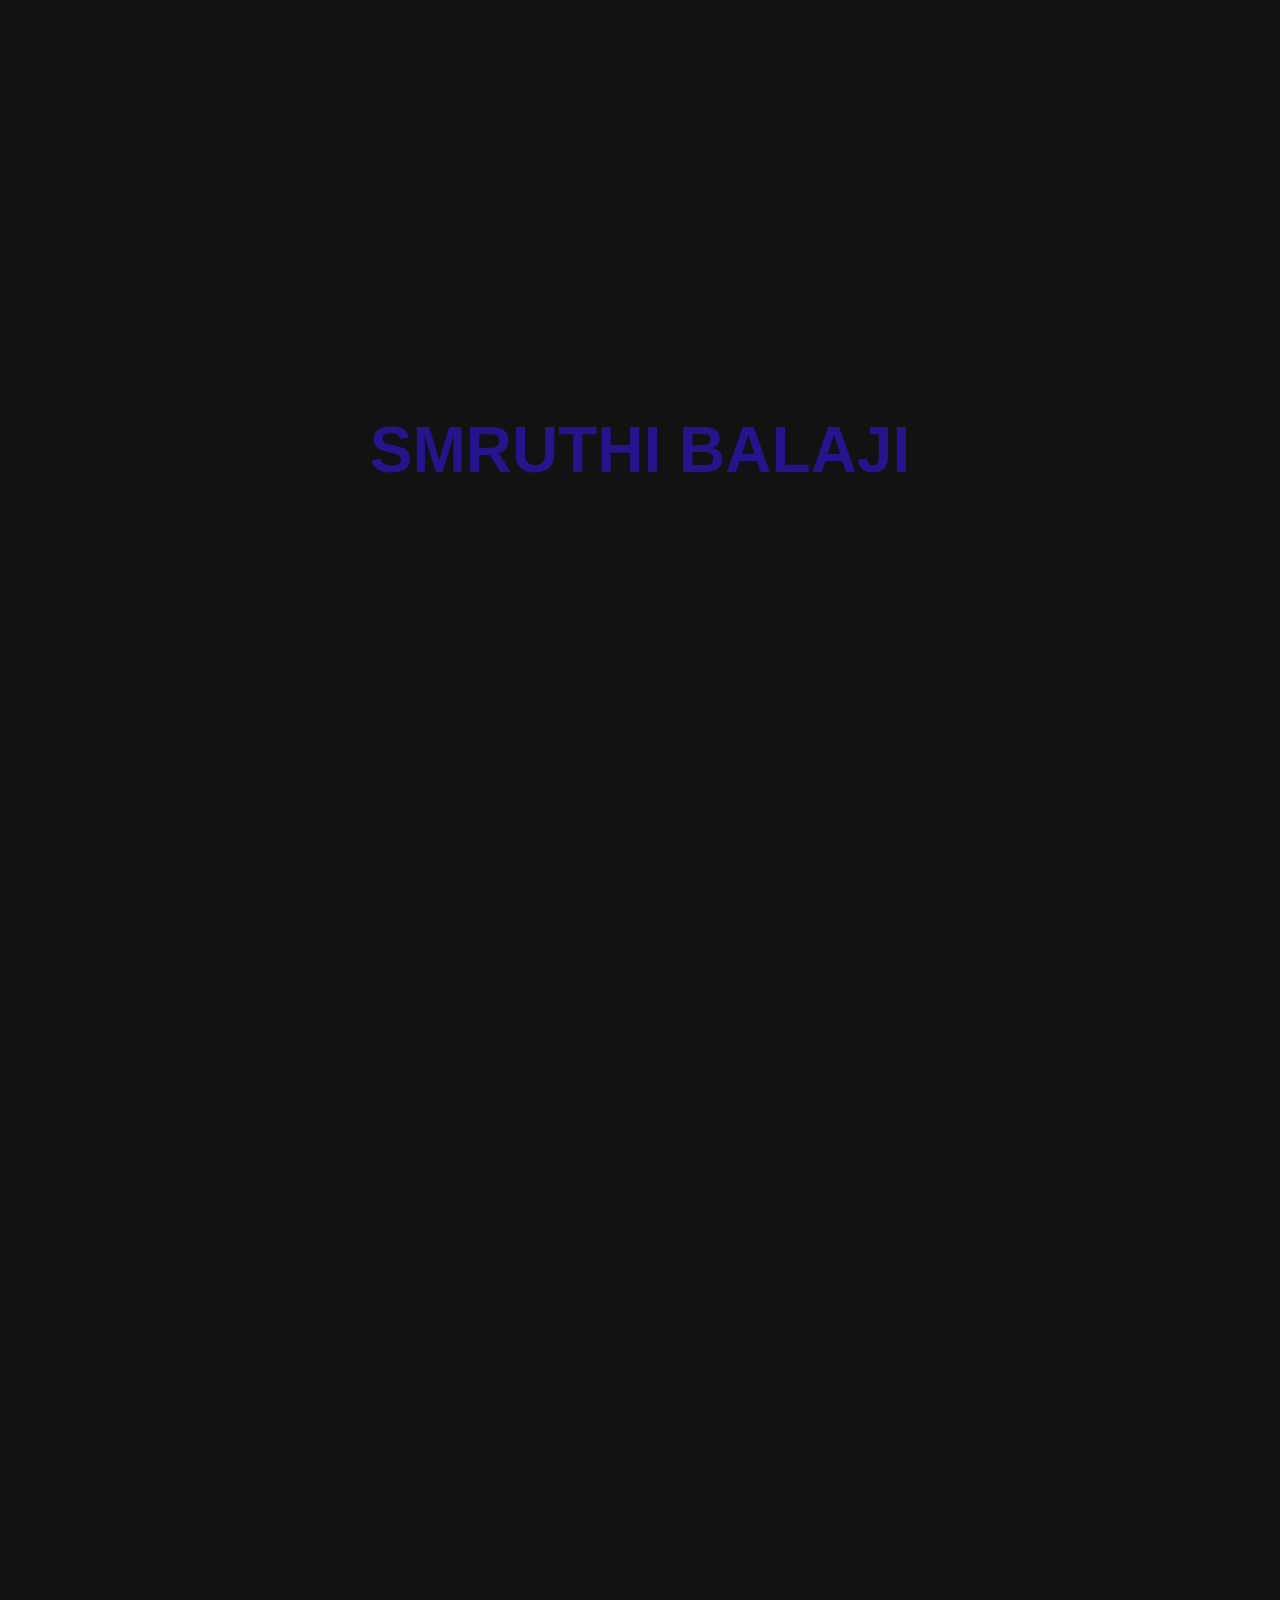
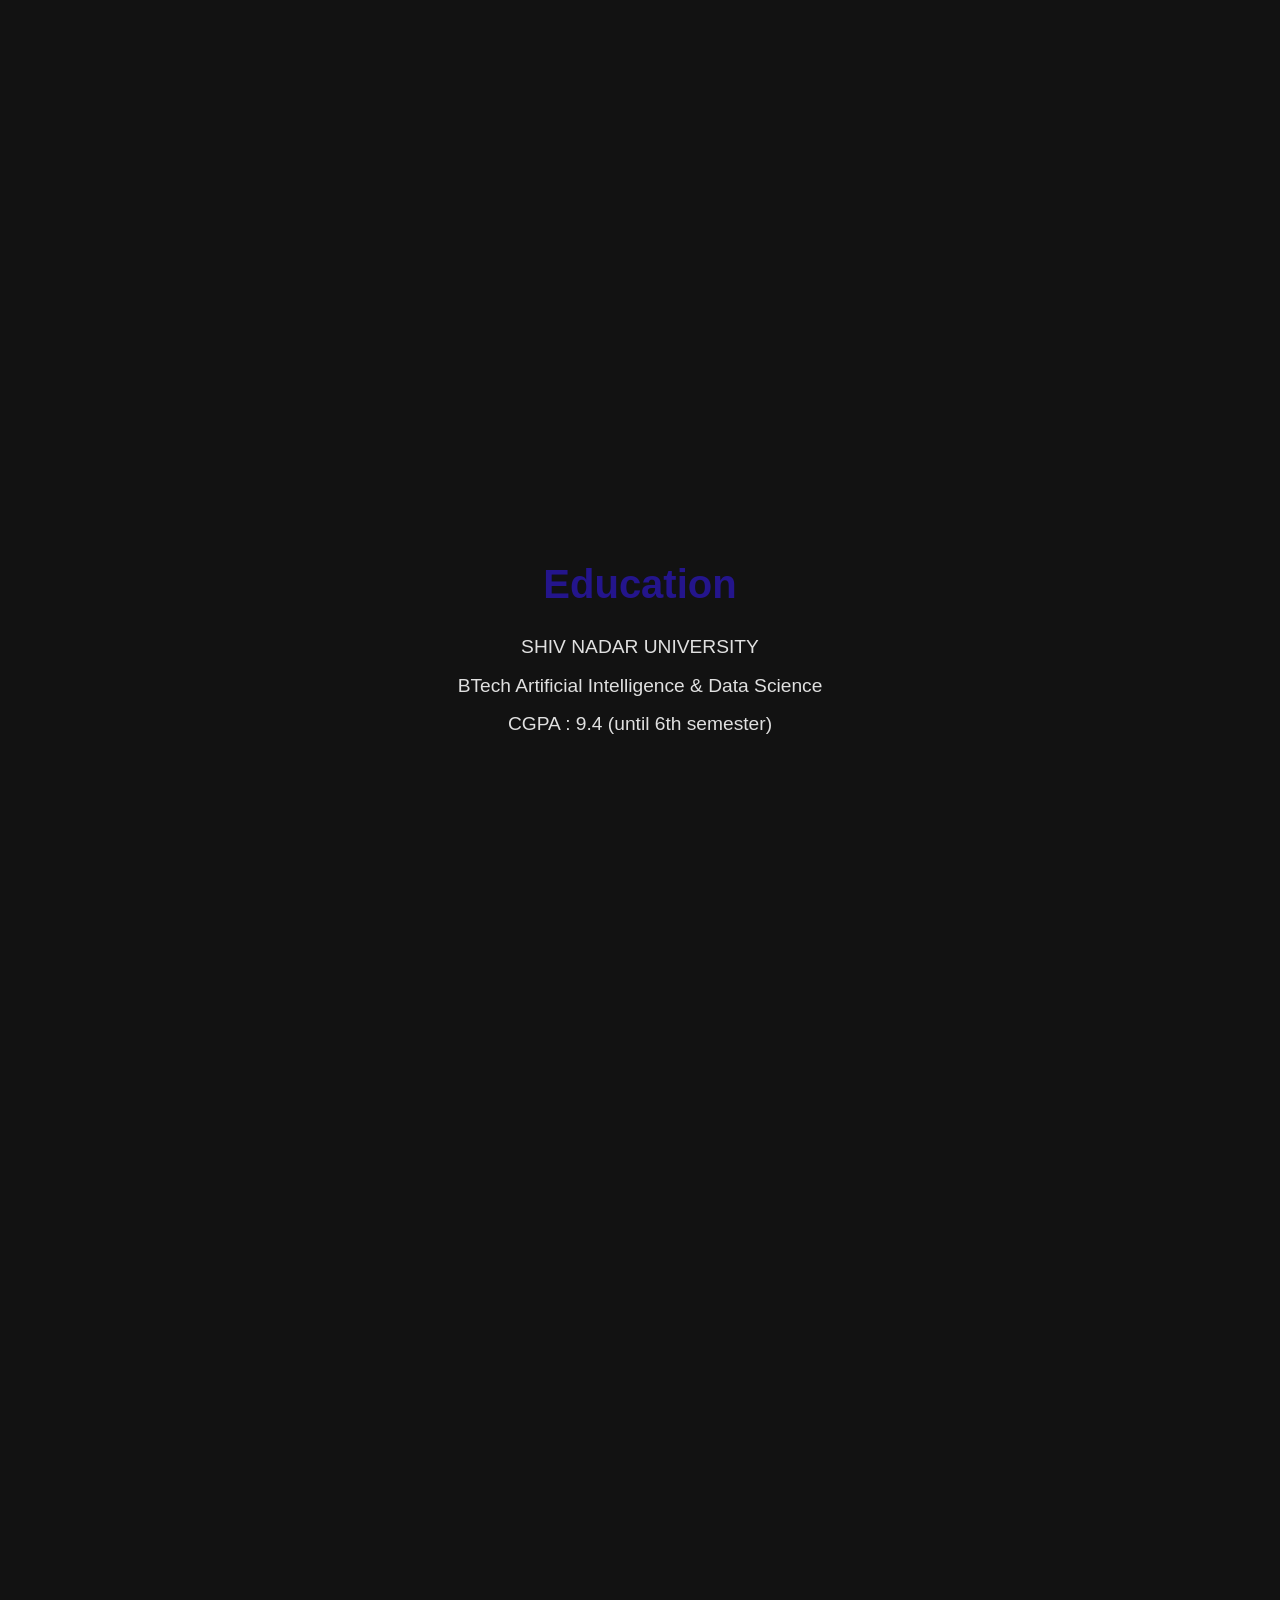
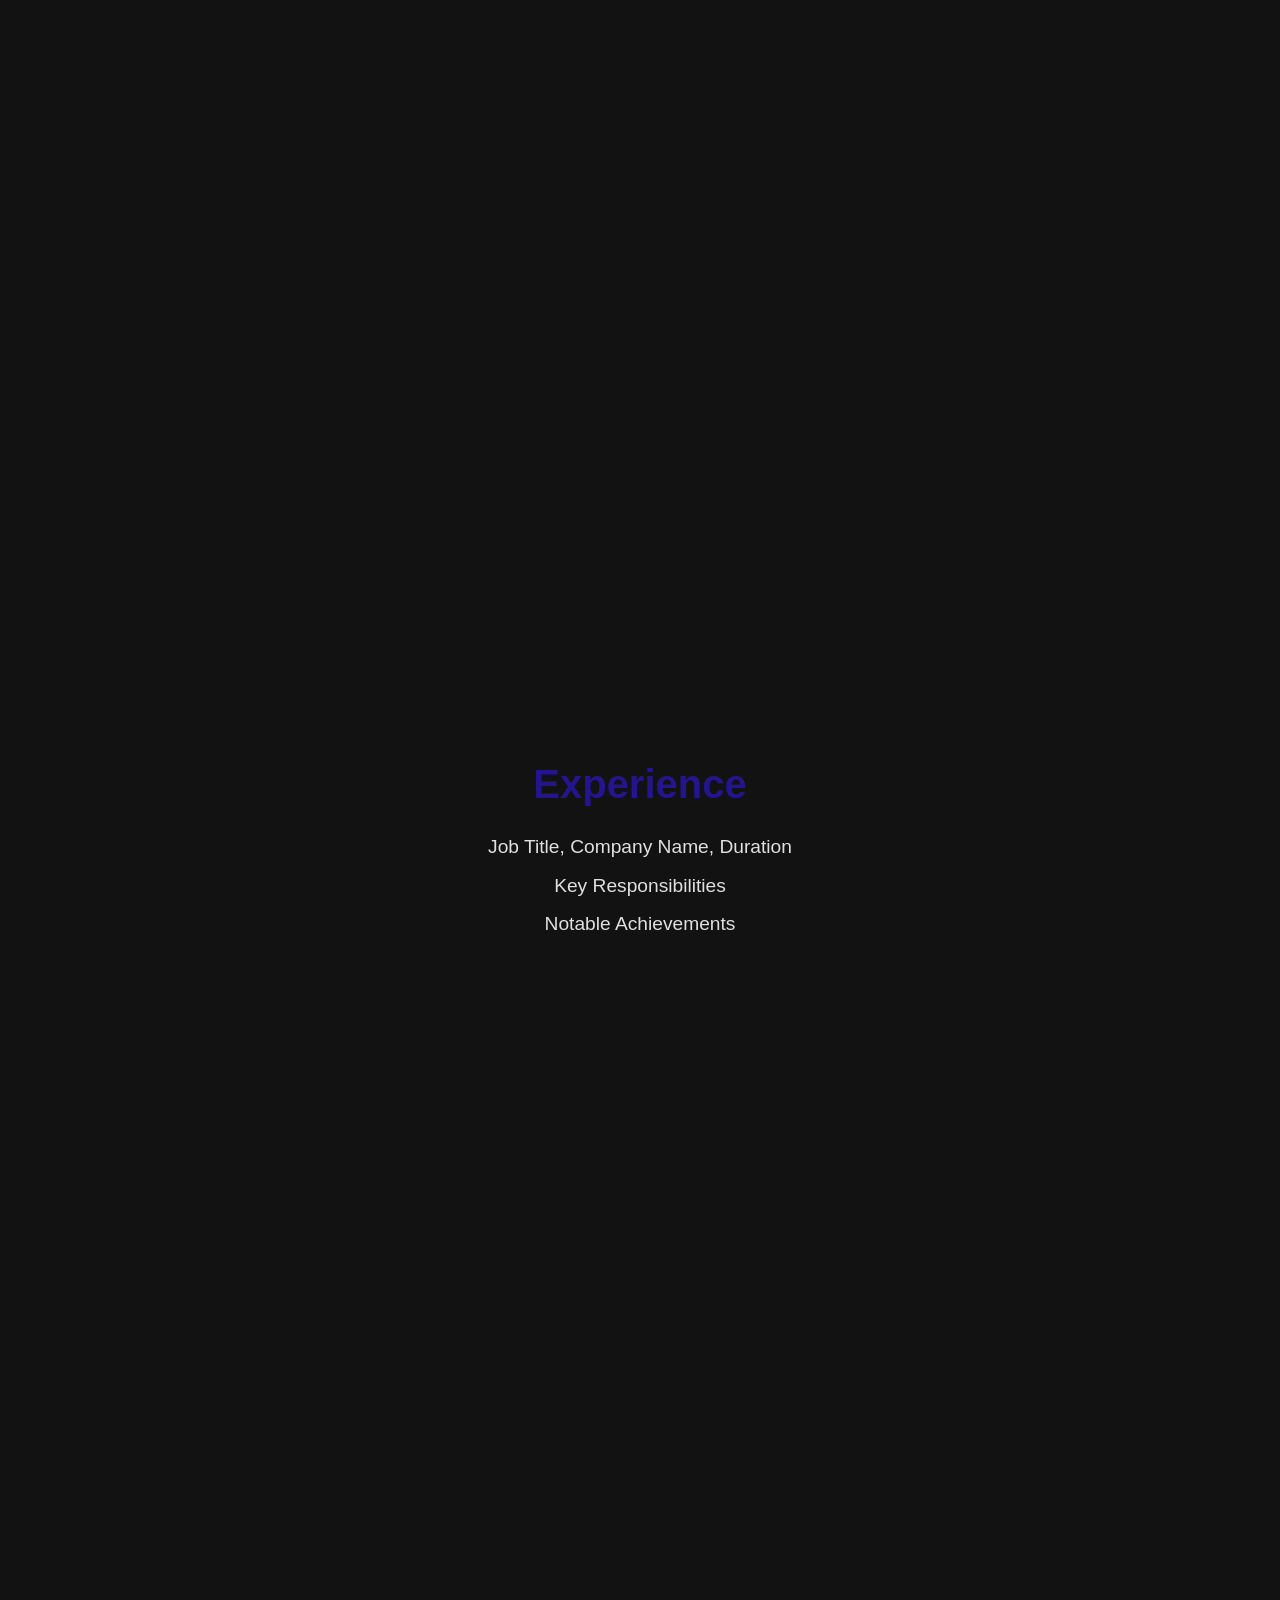
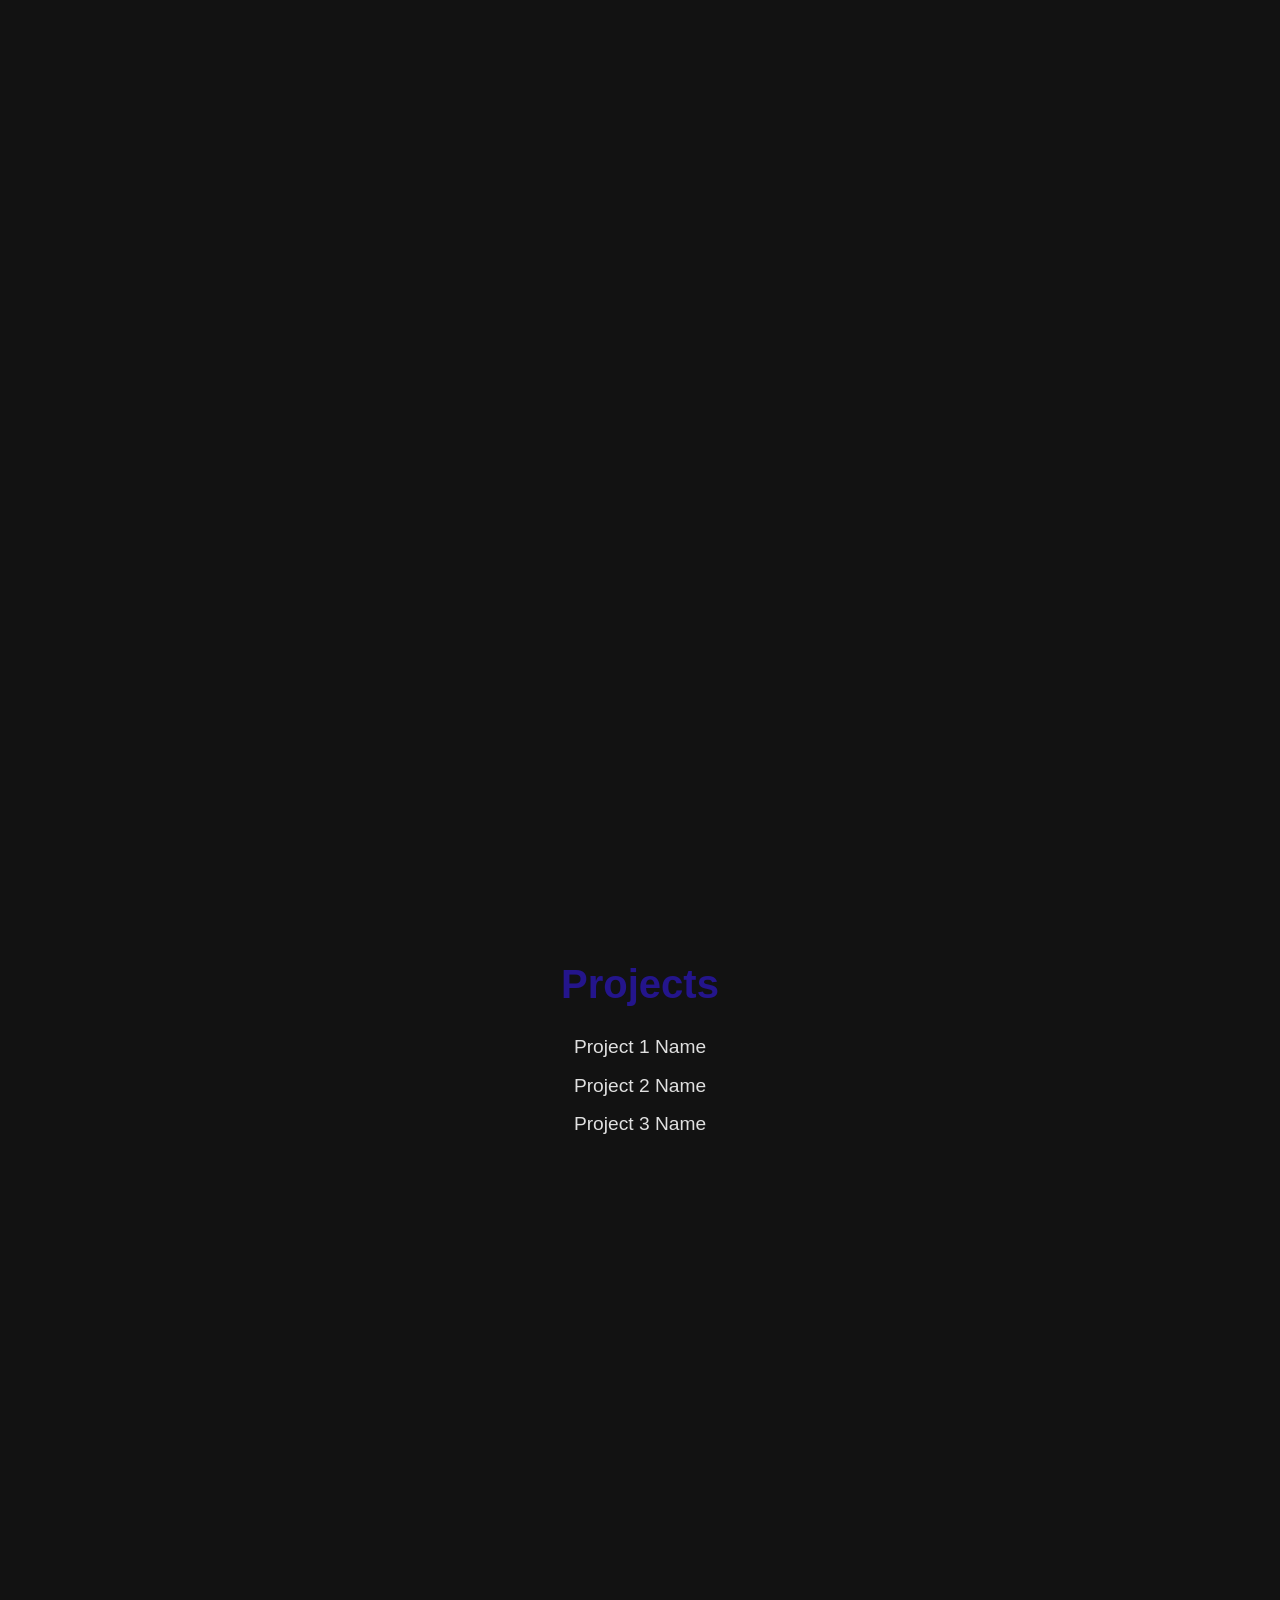
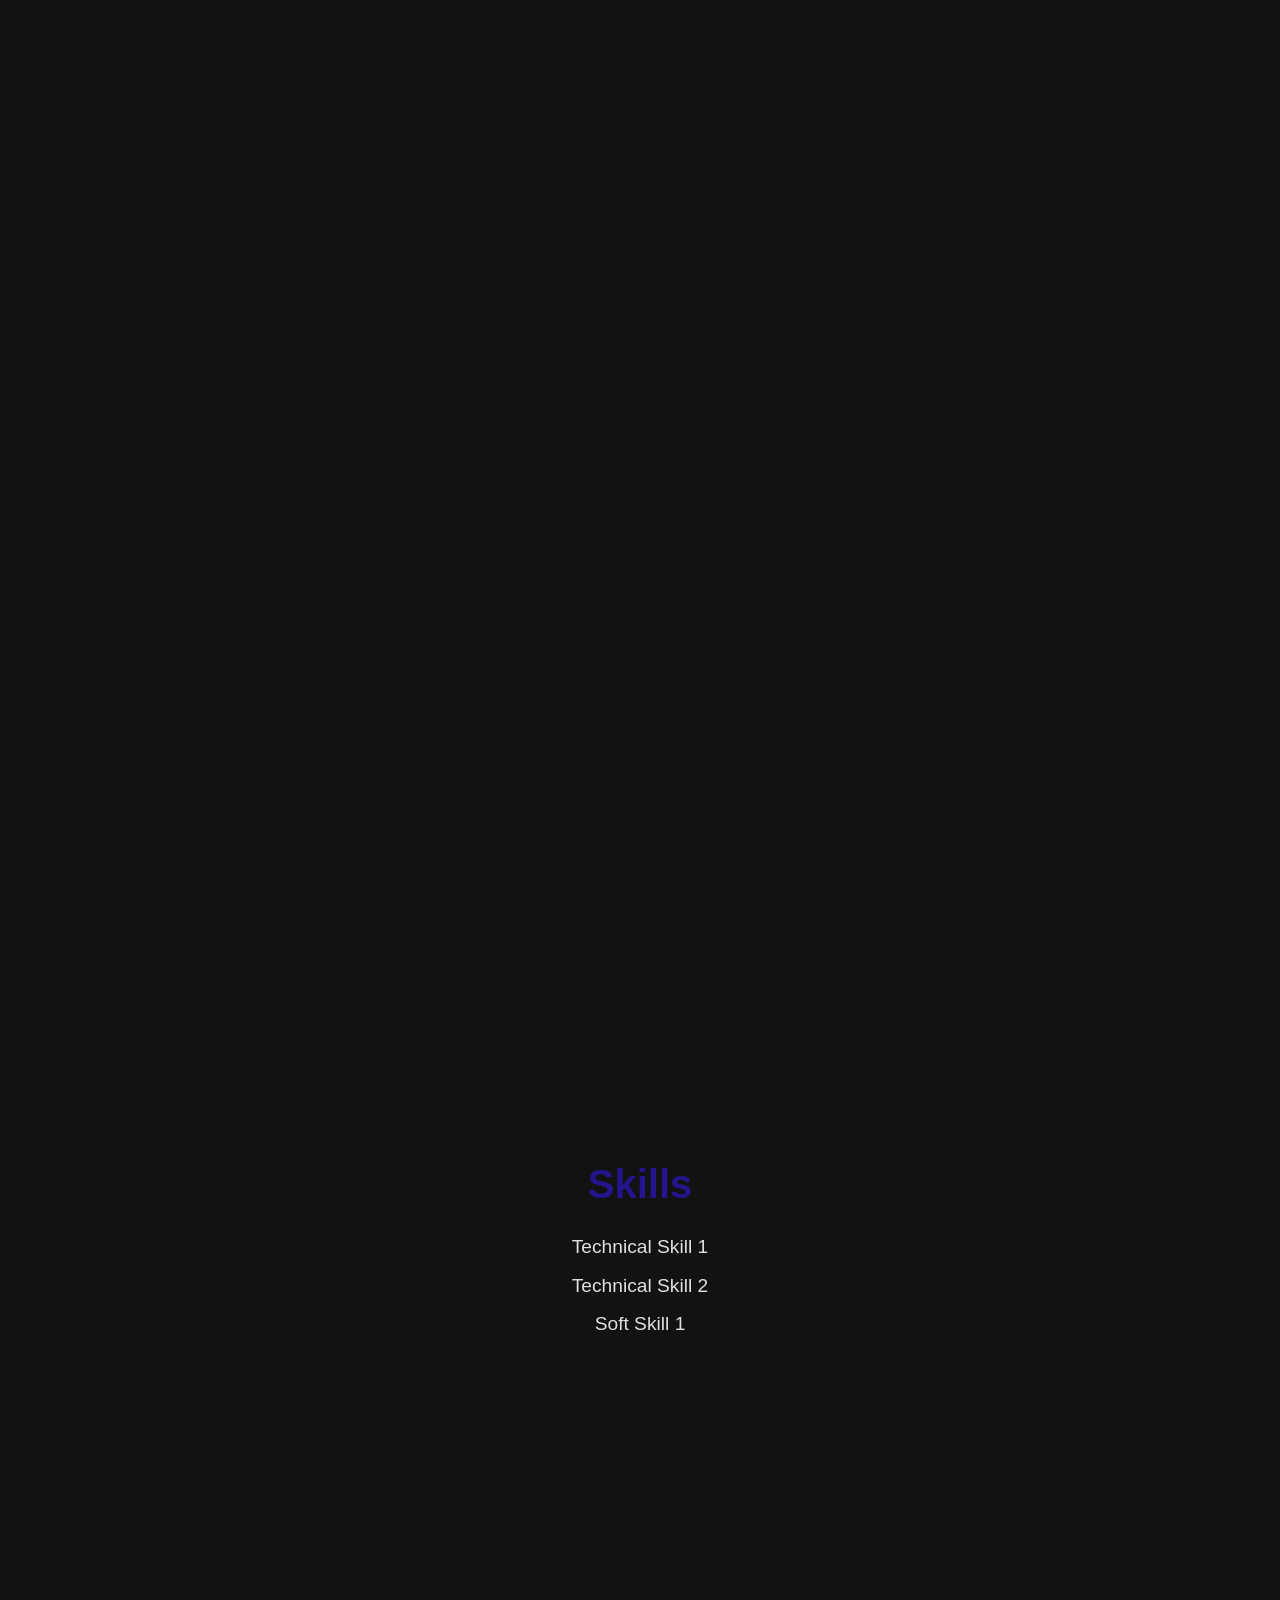
==== index.html @ 6ddbd19a "index.html" ====
<!DOCTYPE html>
<html lang="en">
<head>
    <meta charset="UTF-8">
    <meta name="viewport" content="width=device-width, initial-scale=1.0">
    <title>Smruthi Balaji - Portfolio</title>
    <style>
        :root {
            --dark-violet-blue: #24158C;
            --background-dark: #121212;
            --text-color: #E0E0E0;
        }

        * {
            margin: 0;
            padding: 0;
            box-sizing: border-box;
            scroll-behavior: smooth;
        }

        body {
            font-family: 'Arial', sans-serif;
            background-color: var(--background-dark);
            color: var(--text-color);
            line-height: 1.6;
        }

        .container {
            max-width: 100%;
            margin: 0 auto;
        }

        .section {
            height: 100vh;
            width: 100%;
            display: flex;
            justify-content: center;
            align-items: center;
            position: relative;
            background-color: var(--background-dark);
            opacity: 0;
            transition: opacity 0.5s ease;
        }

        #name-section {
            opacity: 1;
            font-size: 4rem;
            font-weight: bold;
            text-align: center;
            color: var(--dark-violet-blue);
        }

        .section-content {
            max-width: 800px;
            text-align: center;
            padding: 2rem;
        }

        h2 {
            color: var(--dark-violet-blue);
            margin-bottom: 1rem;
            font-size: 2.5rem;
        }

        .section-content ul {
            list-style-type: none;
            padding: 0;
        }

        .section-content li {
            margin-bottom: 0.5rem;
            font-size: 1.2rem;
        }

        /* Ensure scrollable content */
        .spacer {
            height: 100vh;
        }
    </style>
</head>
<body>
    <div class="container">
        <div id="name-section" class="section">
            SMRUTHI BALAJI
        </div>

        <div class="spacer"></div>

        <div id="education-section" class="section">
            <div class="section-content">
                <h2>Education</h2>
                <ul>
                    <li>SHIV NADAR UNIVERSITY</li>
                    <li>BTech Artificial Intelligence & Data Science</li>
                    <li>CGPA : 9.4 (until 6th semester)</li>
                </ul>
            </div>
        </div>

        <div class="spacer"></div>

        <div id="experience-section" class="section">
            <div class="section-content">
                <h2>Experience</h2>
                <ul>
                    <li>Job Title, Company Name, Duration</li>
                    <li>Key Responsibilities</li>
                    <li>Notable Achievements</li>
                </ul>
            </div>
        </div>

        <div class="spacer"></div>

        <div id="projects-section" class="section">
            <div class="section-content">
                <h2>Projects</h2>
                <ul>
                    <li>Project 1 Name</li>
                    <li>Project 2 Name</li>
                    <li>Project 3 Name</li>
                </ul>
            </div>
        </div>

        <div class="spacer"></div>

        <div id="skills-section" class="section">
            <div class="section-content">
                <h2>Skills</h2>
                <ul>
                    <li>Technical Skill 1</li>
                    <li>Technical Skill 2</li>
                    <li>Soft Skill 1</li>
                </ul>
            </div>
        </div>
    </div>

    <script>
        document.addEventListener('DOMContentLoaded', () => {
            const sections = [
                'name-section', 
                'education-section', 
                'experience-section', 
                'projects-section', 
                'skills-section'
            ];

            // Show initial sections
            sections.forEach((sectionId, index) => {
                const section = document.getElementById(sectionId);
                section.style.opacity = index === 0 ? '1' : '0';
            });

            // Intersection Observer to handle section visibility
            const observer = new IntersectionObserver((entries) => {
                entries.forEach(entry => {
                    if (entry.isIntersecting) {
                        // Hide all sections
                        sections.forEach(sectionId => {
                            const section = document.getElementById(sectionId);
                            section.style.opacity = '0';
                        });

                        // Show current section
                        entry.target.style.opacity = '1';
                    }
                });
            }, {
                threshold: 0.5  // Trigger when 50% of section is visible
            });

            // Observe each section
            sections.forEach(sectionId => {
                const section = document.getElementById(sectionId);
                observer.observe(section);
            });
        });
    </script>
</body>
</html>
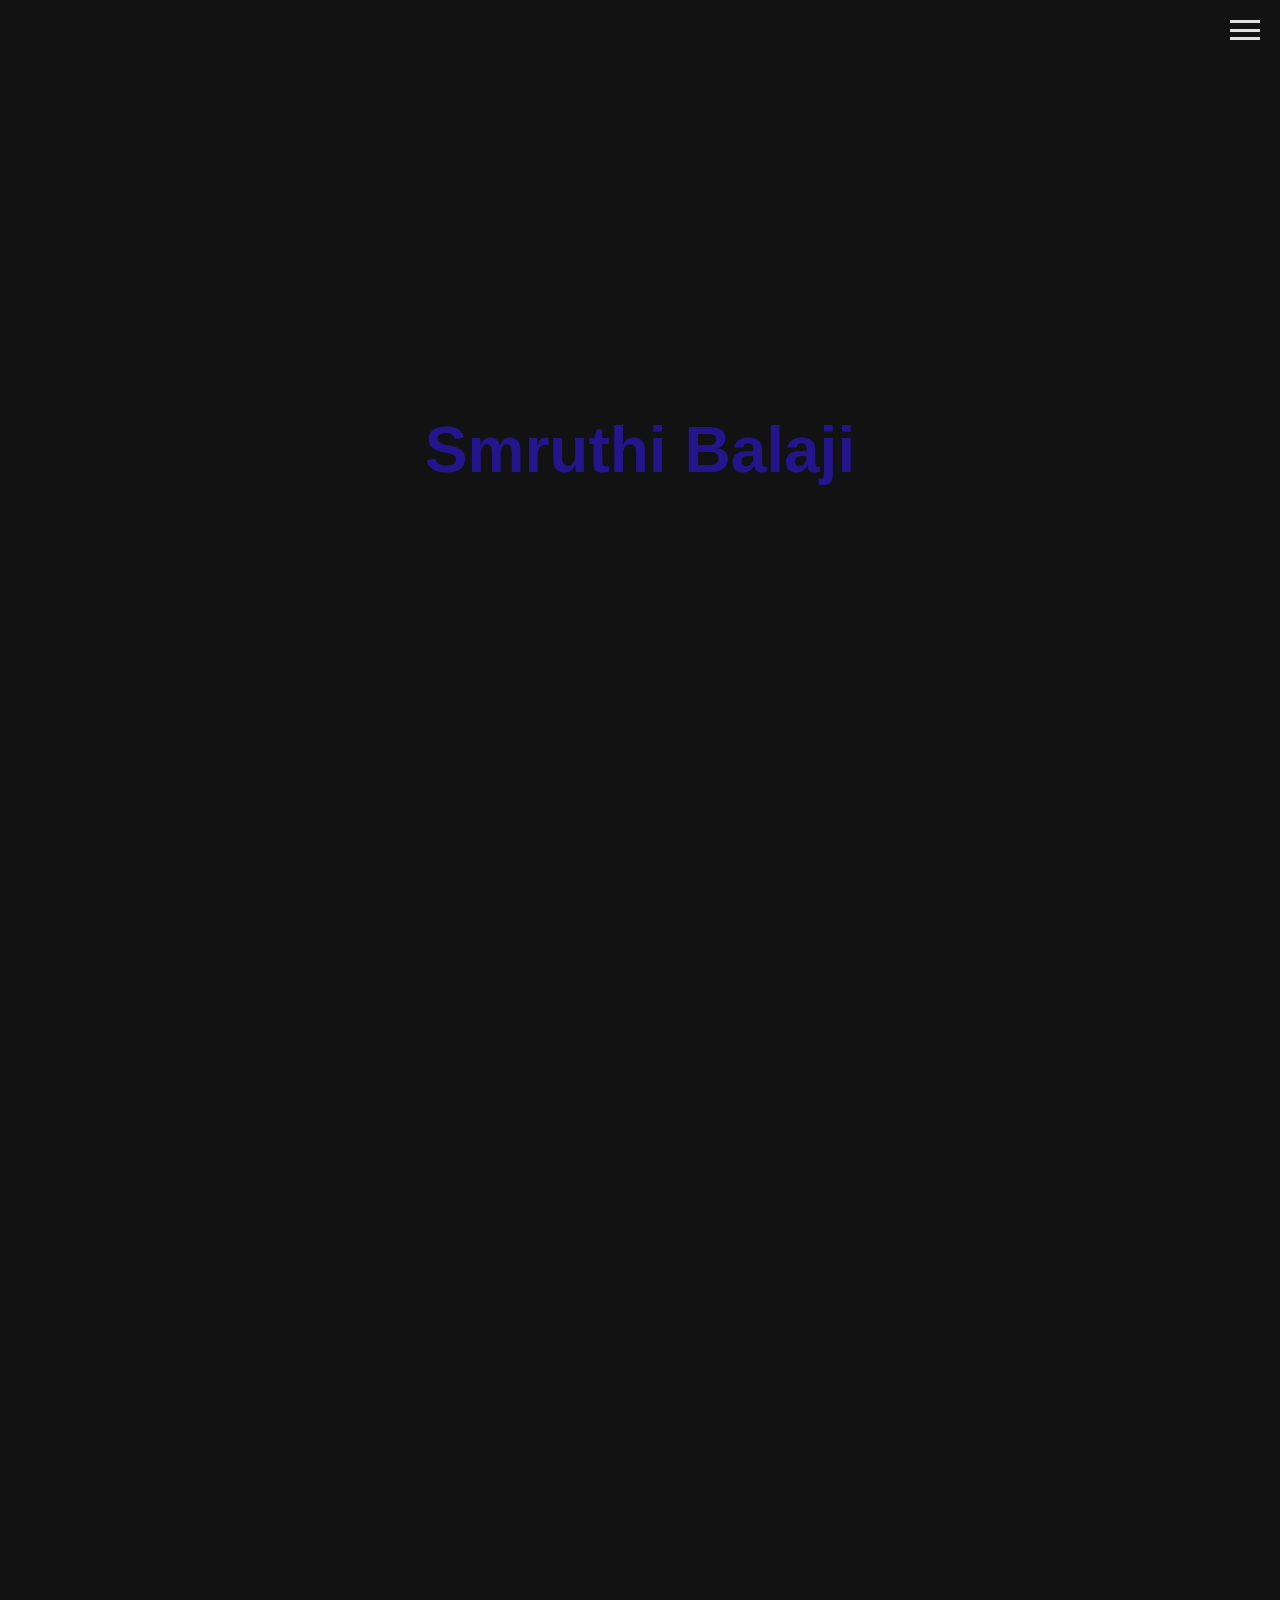
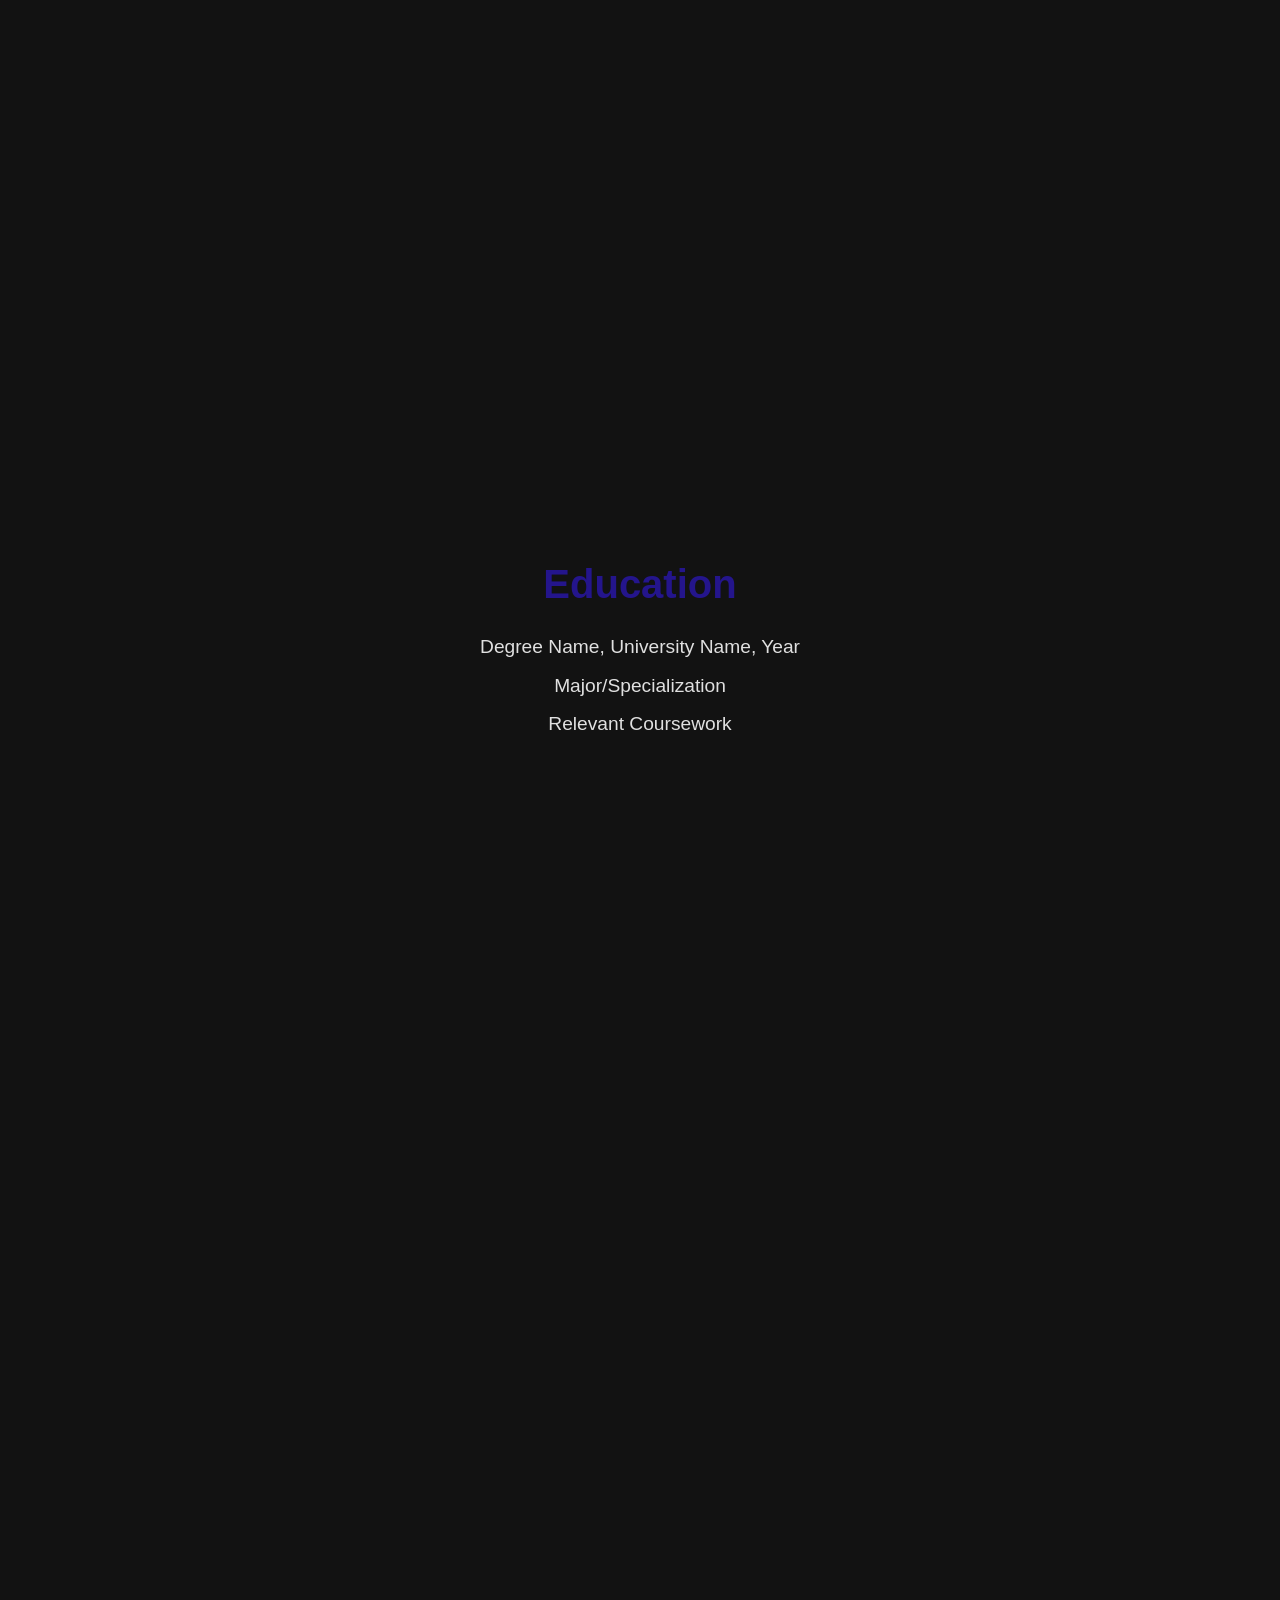
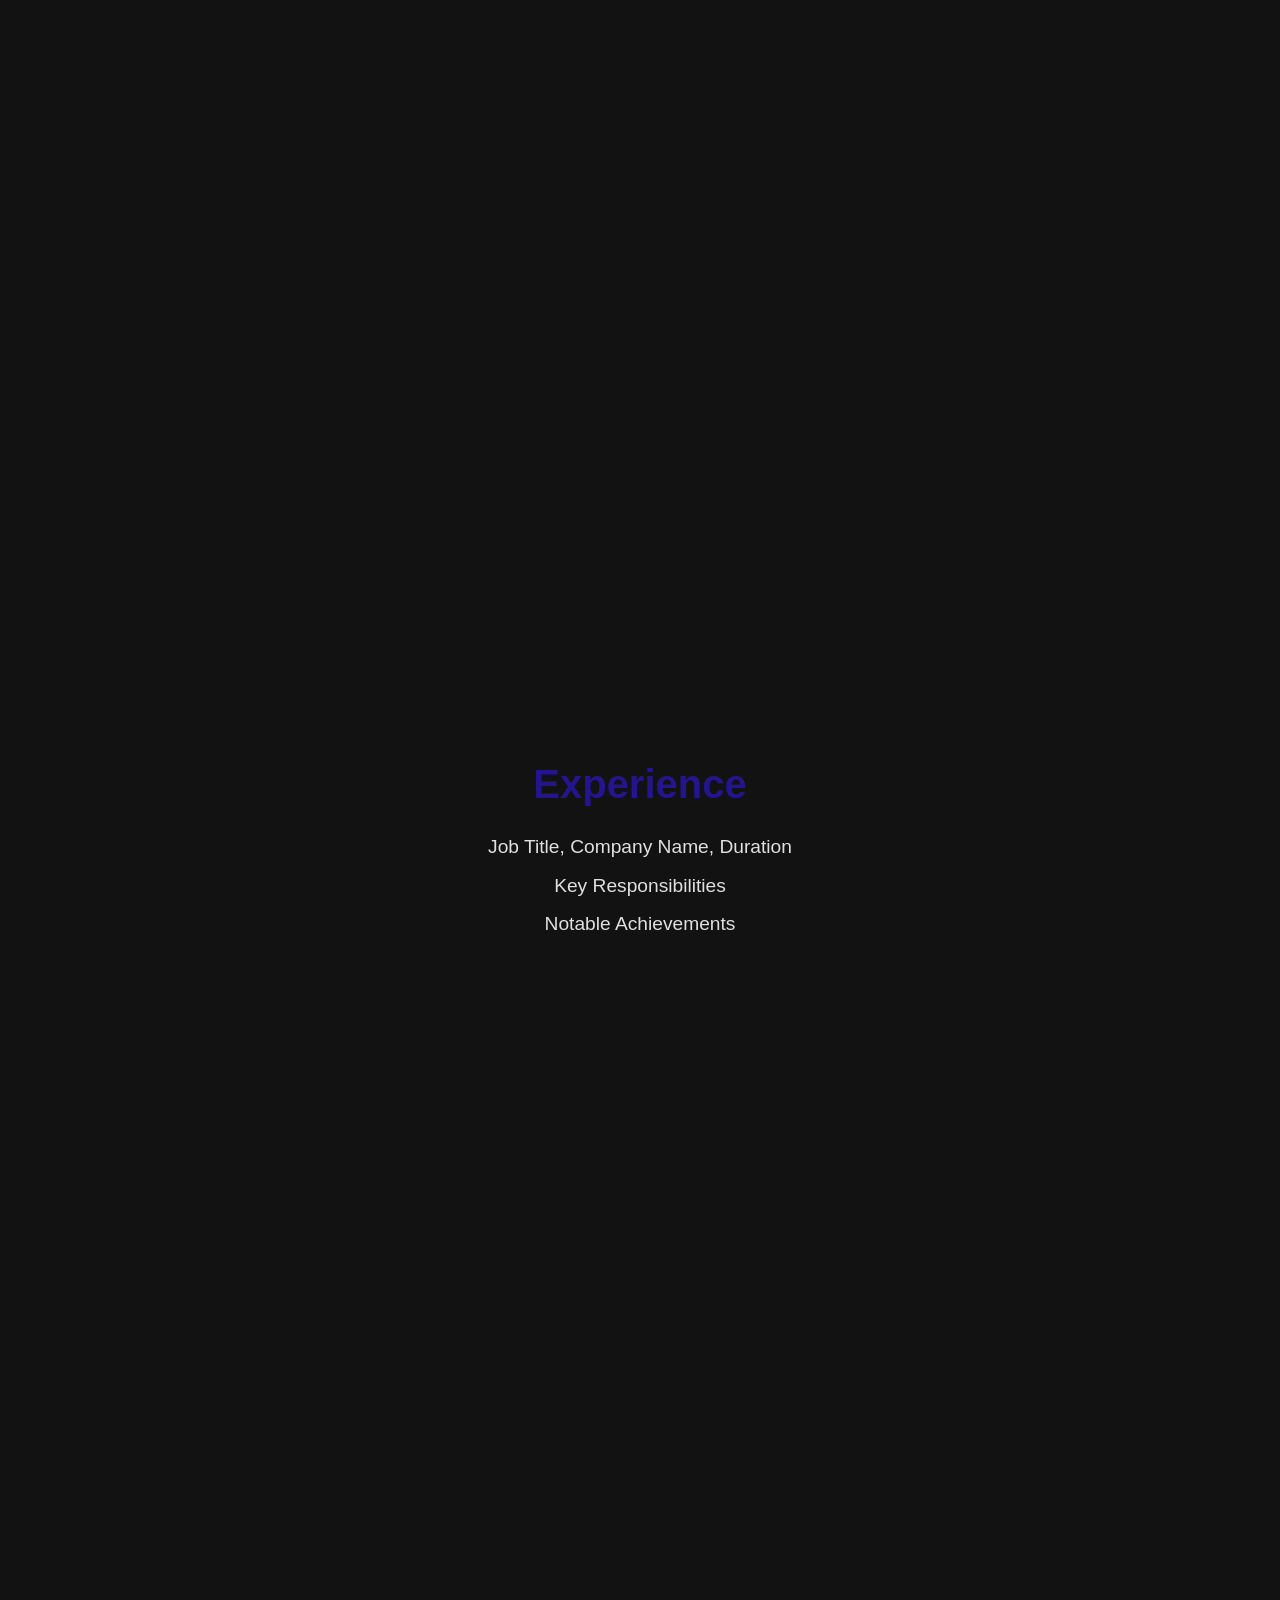
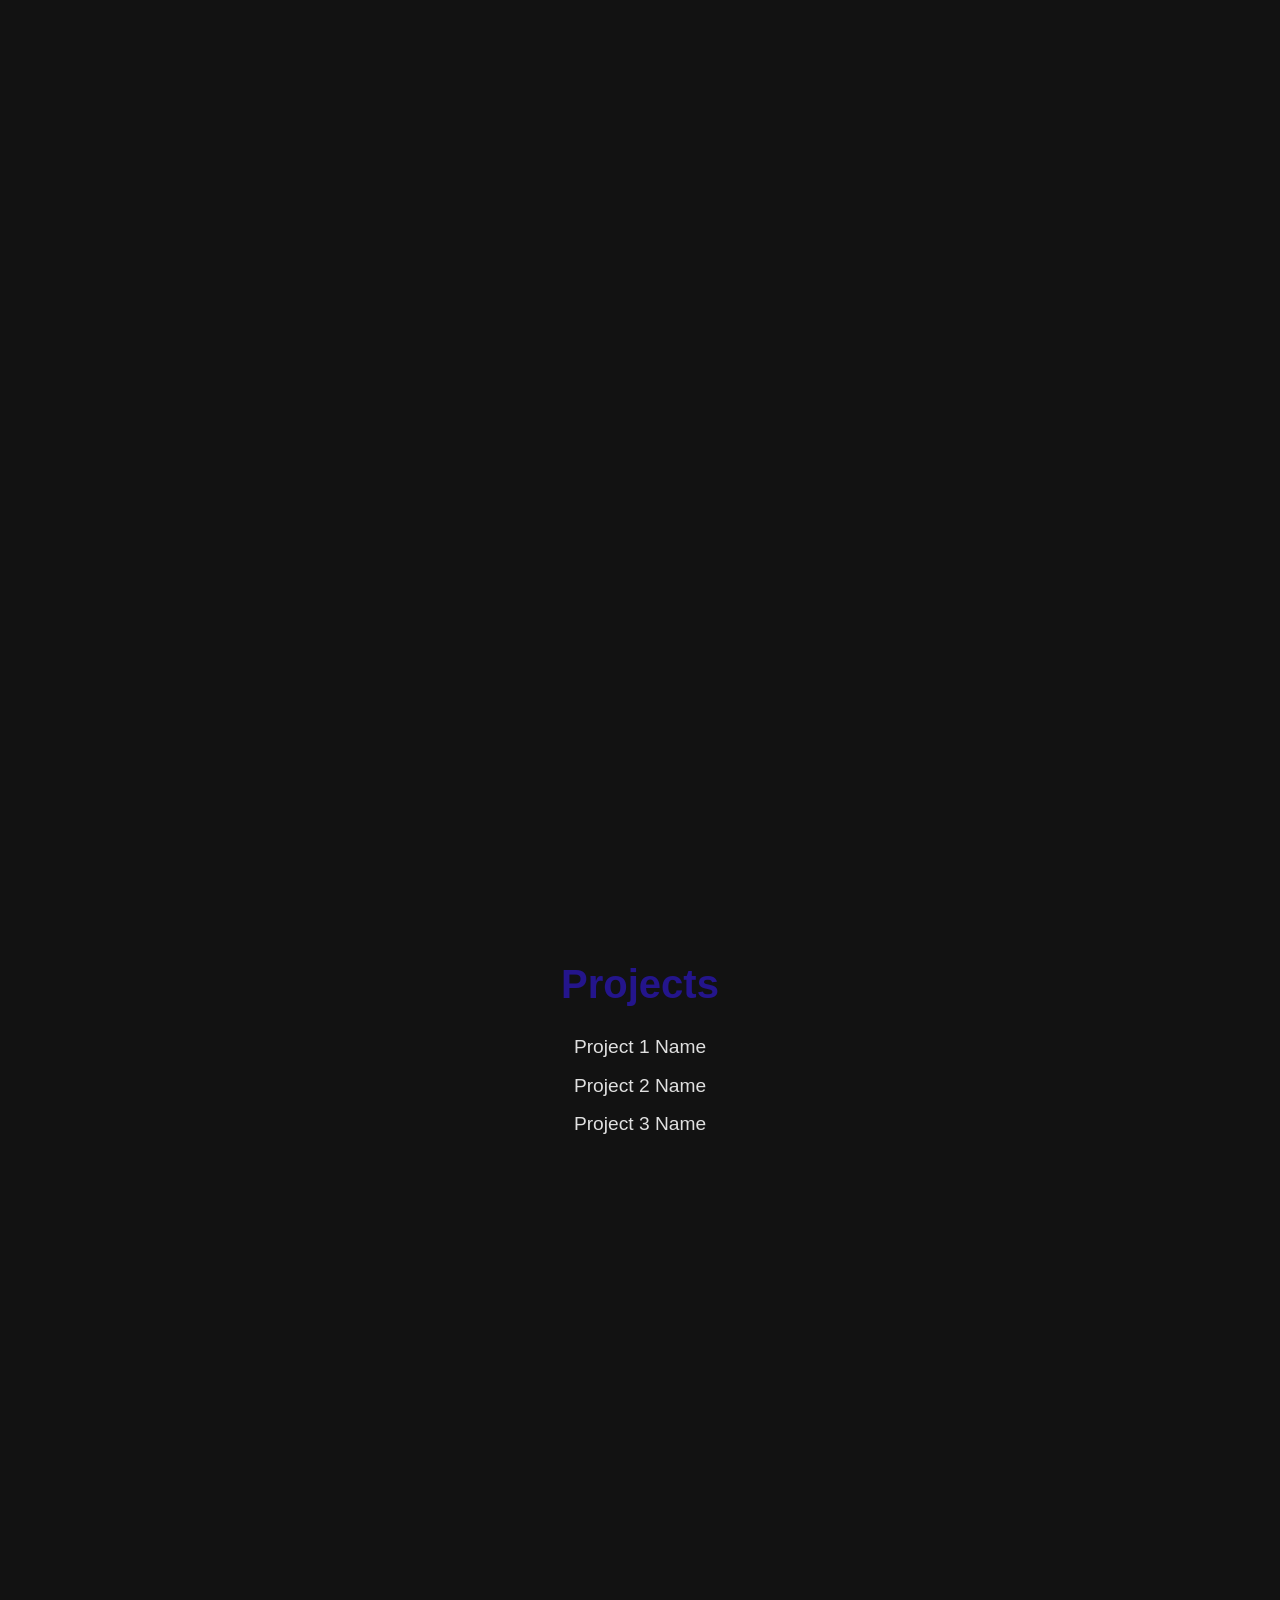
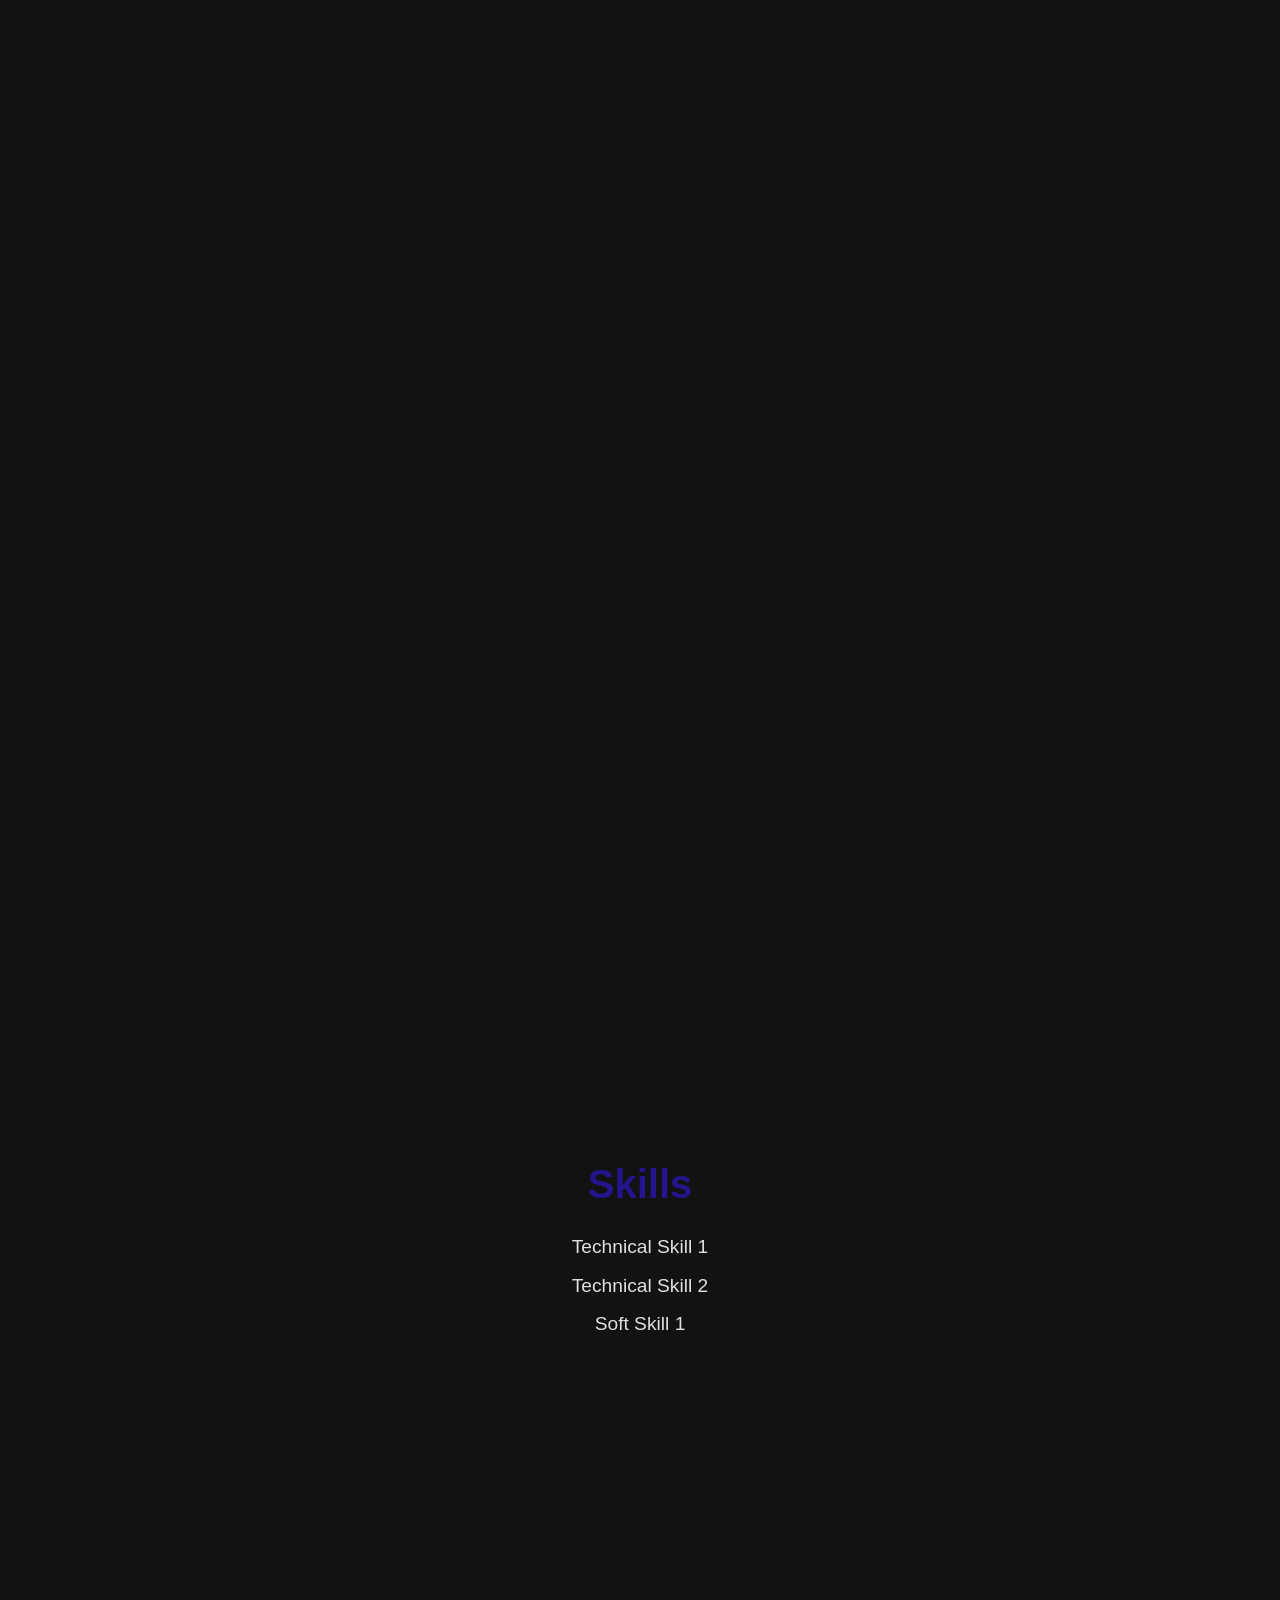
==== commit fff4ba59: "Update index.html" ====
--- a/index.html
+++ b/index.html
@@ -9,6 +9,7 @@
             --dark-violet-blue: #24158C;
             --background-dark: #121212;
             --text-color: #E0E0E0;
+            --menu-background: rgba(36, 21, 140, 0.8);
         }
 
         * {
@@ -23,6 +24,97 @@
             background-color: var(--background-dark);
             color: var(--text-color);
             line-height: 1.6;
+            overflow-x: hidden;
+        }
+
+        /* Hamburger Menu */
+        .hamburger-menu {
+            position: fixed;
+            top: 20px;
+            right: 20px;
+            z-index: 1000;
+            cursor: pointer;
+            width: 30px;
+            height: 20px;
+            display: flex;
+            flex-direction: column;
+            justify-content: space-between;
+        }
+
+        .hamburger-line {
+            width: 100%;
+            height: 3px;
+            background-color: var(--text-color);
+            transition: all 0.3s ease;
+        }
+
+        .menu-overlay {
+            position: fixed;
+            top: 0;
+            left: -100%;
+            width: 100%;
+            height: 100%;
+            background-color: var(--menu-background);
+            z-index: 999;
+            display: flex;
+            align-items: center;
+            justify-content: center;
+            transition: left 0.3s ease;
+        }
+
+        .menu-overlay.active {
+            left: 0;
+        }
+
+        .menu-list {
+            list-style: none;
+            text-align: center;
+        }
+
+        .menu-list li {
+            margin: 20px 0;
+        }
+
+        .menu-list a {
+            color: var(--text-color);
+            text-decoration: none;
+            font-size: 2rem;
+            transition: color 0.3s ease;
+        }
+
+        .menu-list a:hover {
+            color: #fff;
+        }
+
+        /* Animated Background */
+        #name-section {
+            position: relative;
+            overflow: hidden;
+        }
+
+        .background-animation {
+            position: absolute;
+            top: 0;
+            left: 0;
+            width: 100%;
+            height: 100%;
+            z-index: -1;
+        }
+
+        .bubble {
+            position: absolute;
+            border-radius: 50%;
+            background-color: rgba(36, 21, 140, 0.1);
+            animation: float 10s infinite alternate;
+        }
+
+        @keyframes float {
+            0% {
+                transform: translateY(0);
+            }
+            100% {
+                transform: translateY(-50px);
+            }
         }
 
         .container {
@@ -48,6 +140,9 @@
             font-weight: bold;
             text-align: center;
             color: var(--dark-violet-blue);
+            display: flex;
+            justify-content: center;
+            align-items: center;
         }
 
         .section-content {
@@ -72,16 +167,34 @@
             font-size: 1.2rem;
         }
 
-        /* Ensure scrollable content */
         .spacer {
             height: 100vh;
         }
     </style>
 </head>
 <body>
+    <!-- Hamburger Menu -->
+    <div class="hamburger-menu" onclick="toggleMenu()">
+        <div class="hamburger-line"></div>
+        <div class="hamburger-line"></div>
+        <div class="hamburger-line"></div>
+    </div>
+
+    <!-- Menu Overlay -->
+    <div class="menu-overlay">
+        <ul class="menu-list">
+            <li><a href="#name-section" onclick="toggleMenu()">Home</a></li>
+            <li><a href="#education-section" onclick="toggleMenu()">Education</a></li>
+            <li><a href="#experience-section" onclick="toggleMenu()">Experience</a></li>
+            <li><a href="#projects-section" onclick="toggleMenu()">Projects</a></li>
+            <li><a href="#skills-section" onclick="toggleMenu()">Skills</a></li>
+        </ul>
+    </div>
+
     <div class="container">
         <div id="name-section" class="section">
-            SMRUTHI BALAJI
+            <div class="background-animation"></div>
+            Smruthi Balaji
         </div>
 
         <div class="spacer"></div>
@@ -90,9 +203,9 @@
             <div class="section-content">
                 <h2>Education</h2>
                 <ul>
-                    <li>SHIV NADAR UNIVERSITY</li>
-                    <li>BTech Artificial Intelligence & Data Science</li>
-                    <li>CGPA : 9.4 (until 6th semester)</li>
+                    <li>Degree Name, University Name, Year</li>
+                    <li>Major/Specialization</li>
+                    <li>Relevant Coursework</li>
                 </ul>
             </div>
         </div>
@@ -138,6 +251,11 @@
     </div>
 
     <script>
+        function toggleMenu() {
+            const menuOverlay = document.querySelector('.menu-overlay');
+            menuOverlay.classList.toggle('active');
+        }
+
         document.addEventListener('DOMContentLoaded', () => {
             const sections = [
                 'name-section', 
@@ -147,11 +265,27 @@
                 'skills-section'
             ];
 
-            // Show initial sections
-            sections.forEach((sectionId, index) => {
-                const section = document.getElementById(sectionId);
-                section.style.opacity = index === 0 ? '1' : '0';
-            });
+            // Create bubbles for background animation
+            const backgroundAnimation = document.querySelector('.background-animation');
+            for (let i = 0; i < 20; i++) {
+                const bubble = document.createElement('div');
+                bubble.classList.add('bubble');
+                
+                // Random size
+                const size = Math.random() * 100 + 50;
+                bubble.style.width = `${size}px`;
+                bubble.style.height = `${size}px`;
+                
+                // Random position
+                bubble.style.left = `${Math.random() * 100}%`;
+                bubble.style.top = `${Math.random() * 100}%`;
+                
+                // Random animation delay and duration
+                bubble.style.animationDelay = `${Math.random() * 5}s`;
+                bubble.style.animationDuration = `${Math.random() * 10 + 5}s`;
+                
+                backgroundAnimation.appendChild(bubble);
+            }
 
             // Intersection Observer to handle section visibility
             const observer = new IntersectionObserver((entries) => {
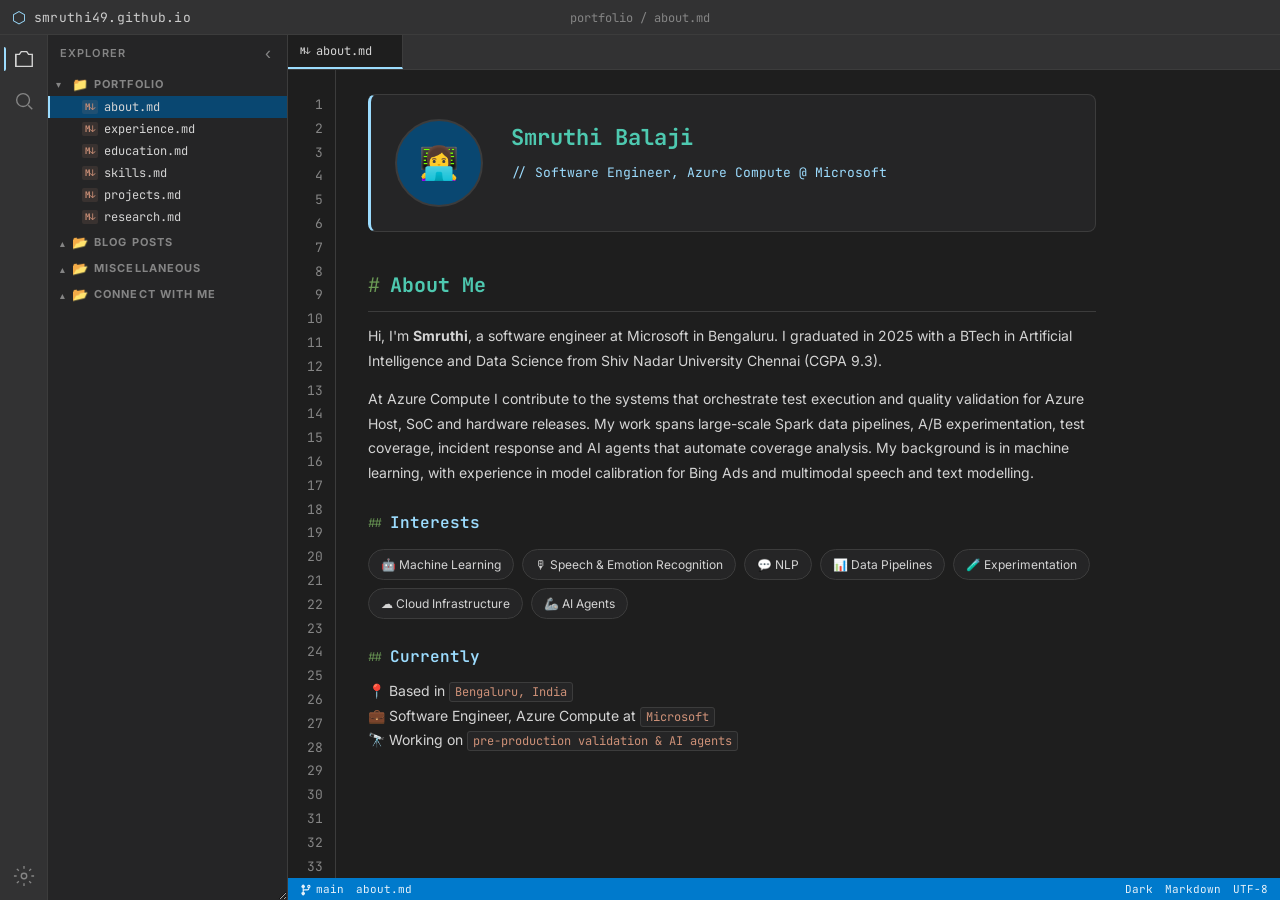
==== commit 75eff6a7: "Replace old site with VS Code style portfolio Co-Authored-By: Claude Opus 5.5 <noreply@anthropic.com" ====
--- a/index.html
+++ b/index.html
@@ -1,316 +1,246 @@
 <!DOCTYPE html>
-<html lang="en">
+<html lang="en" data-theme="dark">
 <head>
-    <meta charset="UTF-8">
-    <meta name="viewport" content="width=device-width, initial-scale=1.0">
-    <title>Smruthi Balaji - Portfolio</title>
-    <style>
-        :root {
-            --dark-violet-blue: #24158C;
-            --background-dark: #121212;
-            --text-color: #E0E0E0;
-            --menu-background: rgba(36, 21, 140, 0.8);
-        }
-
-        * {
-            margin: 0;
-            padding: 0;
-            box-sizing: border-box;
-            scroll-behavior: smooth;
-        }
-
-        body {
-            font-family: 'Arial', sans-serif;
-            background-color: var(--background-dark);
-            color: var(--text-color);
-            line-height: 1.6;
-            overflow-x: hidden;
-        }
-
-        /* Hamburger Menu */
-        .hamburger-menu {
-            position: fixed;
-            top: 20px;
-            right: 20px;
-            z-index: 1000;
-            cursor: pointer;
-            width: 30px;
-            height: 20px;
-            display: flex;
-            flex-direction: column;
-            justify-content: space-between;
-        }
-
-        .hamburger-line {
-            width: 100%;
-            height: 3px;
-            background-color: var(--text-color);
-            transition: all 0.3s ease;
-        }
-
-        .menu-overlay {
-            position: fixed;
-            top: 0;
-            left: -100%;
-            width: 100%;
-            height: 100%;
-            background-color: var(--menu-background);
-            z-index: 999;
-            display: flex;
-            align-items: center;
-            justify-content: center;
-            transition: left 0.3s ease;
-        }
-
-        .menu-overlay.active {
-            left: 0;
-        }
-
-        .menu-list {
-            list-style: none;
-            text-align: center;
-        }
-
-        .menu-list li {
-            margin: 20px 0;
-        }
-
-        .menu-list a {
-            color: var(--text-color);
-            text-decoration: none;
-            font-size: 2rem;
-            transition: color 0.3s ease;
-        }
-
-        .menu-list a:hover {
-            color: #fff;
-        }
-
-        /* Animated Background */
-        #name-section {
-            position: relative;
-            overflow: hidden;
-        }
-
-        .background-animation {
-            position: absolute;
-            top: 0;
-            left: 0;
-            width: 100%;
-            height: 100%;
-            z-index: -1;
-        }
-
-        .bubble {
-            position: absolute;
-            border-radius: 50%;
-            background-color: rgba(36, 21, 140, 0.1);
-            animation: float 10s infinite alternate;
-        }
-
-        @keyframes float {
-            0% {
-                transform: translateY(0);
-            }
-            100% {
-                transform: translateY(-50px);
-            }
-        }
-
-        .container {
-            max-width: 100%;
-            margin: 0 auto;
-        }
-
-        .section {
-            height: 100vh;
-            width: 100%;
-            display: flex;
-            justify-content: center;
-            align-items: center;
-            position: relative;
-            background-color: var(--background-dark);
-            opacity: 0;
-            transition: opacity 0.5s ease;
-        }
-
-        #name-section {
-            opacity: 1;
-            font-size: 4rem;
-            font-weight: bold;
-            text-align: center;
-            color: var(--dark-violet-blue);
-            display: flex;
-            justify-content: center;
-            align-items: center;
-        }
-
-        .section-content {
-            max-width: 800px;
-            text-align: center;
-            padding: 2rem;
-        }
-
-        h2 {
-            color: var(--dark-violet-blue);
-            margin-bottom: 1rem;
-            font-size: 2.5rem;
-        }
-
-        .section-content ul {
-            list-style-type: none;
-            padding: 0;
-        }
-
-        .section-content li {
-            margin-bottom: 0.5rem;
-            font-size: 1.2rem;
-        }
-
-        .spacer {
-            height: 100vh;
-        }
-    </style>
+  <meta charset="UTF-8" />
+  <meta name="viewport" content="width=device-width, initial-scale=1.0" />
+  <title>Smruthi Balaji &mdash; Portfolio</title>
+  <link rel="stylesheet" href="css/themes.css" />
+  <link rel="stylesheet" href="css/layout.css" />
+  <link rel="stylesheet" href="css/components.css" />
+  <link rel="stylesheet" href="css/markdown.css" />
+  <link rel="preconnect" href="https://fonts.googleapis.com" />
+  <link rel="preconnect" href="https://fonts.gstatic.com" crossorigin />
+  <link href="https://fonts.googleapis.com/css2?family=JetBrains+Mono:wght@300;400;500;600&family=Inter:wght@300;400;500;600&display=swap" rel="stylesheet" />
 </head>
 <body>
-    <!-- Hamburger Menu -->
-    <div class="hamburger-menu" onclick="toggleMenu()">
-        <div class="hamburger-line"></div>
-        <div class="hamburger-line"></div>
-        <div class="hamburger-line"></div>
-    </div>
-
-    <!-- Menu Overlay -->
-    <div class="menu-overlay">
-        <ul class="menu-list">
-            <li><a href="#name-section" onclick="toggleMenu()">Home</a></li>
-            <li><a href="#education-section" onclick="toggleMenu()">Education</a></li>
-            <li><a href="#experience-section" onclick="toggleMenu()">Experience</a></li>
-            <li><a href="#projects-section" onclick="toggleMenu()">Projects</a></li>
-            <li><a href="#skills-section" onclick="toggleMenu()">Skills</a></li>
-        </ul>
-    </div>
-
-    <div class="container">
-        <div id="name-section" class="section">
-            <div class="background-animation"></div>
-            Smruthi Balaji
-        </div>
-
-        <div class="spacer"></div>
-
-        <div id="education-section" class="section">
-            <div class="section-content">
-                <h2>Education</h2>
-                <ul>
-                    <li>Degree Name, University Name, Year</li>
-                    <li>Major/Specialization</li>
-                    <li>Relevant Coursework</li>
-                </ul>
-            </div>
-        </div>
-
-        <div class="spacer"></div>
-
-        <div id="experience-section" class="section">
-            <div class="section-content">
-                <h2>Experience</h2>
-                <ul>
-                    <li>Job Title, Company Name, Duration</li>
-                    <li>Key Responsibilities</li>
-                    <li>Notable Achievements</li>
-                </ul>
-            </div>
-        </div>
-
-        <div class="spacer"></div>
-
-        <div id="projects-section" class="section">
-            <div class="section-content">
-                <h2>Projects</h2>
-                <ul>
-                    <li>Project 1 Name</li>
-                    <li>Project 2 Name</li>
-                    <li>Project 3 Name</li>
-                </ul>
-            </div>
-        </div>
-
-        <div class="spacer"></div>
-
-        <div id="skills-section" class="section">
-            <div class="section-content">
-                <h2>Skills</h2>
-                <ul>
-                    <li>Technical Skill 1</li>
-                    <li>Technical Skill 2</li>
-                    <li>Soft Skill 1</li>
-                </ul>
-            </div>
-        </div>
-    </div>
-
-    <script>
-        function toggleMenu() {
-            const menuOverlay = document.querySelector('.menu-overlay');
-            menuOverlay.classList.toggle('active');
-        }
-
-        document.addEventListener('DOMContentLoaded', () => {
-            const sections = [
-                'name-section', 
-                'education-section', 
-                'experience-section', 
-                'projects-section', 
-                'skills-section'
-            ];
-
-            // Create bubbles for background animation
-            const backgroundAnimation = document.querySelector('.background-animation');
-            for (let i = 0; i < 20; i++) {
-                const bubble = document.createElement('div');
-                bubble.classList.add('bubble');
-                
-                // Random size
-                const size = Math.random() * 100 + 50;
-                bubble.style.width = `${size}px`;
-                bubble.style.height = `${size}px`;
-                
-                // Random position
-                bubble.style.left = `${Math.random() * 100}%`;
-                bubble.style.top = `${Math.random() * 100}%`;
-                
-                // Random animation delay and duration
-                bubble.style.animationDelay = `${Math.random() * 5}s`;
-                bubble.style.animationDuration = `${Math.random() * 10 + 5}s`;
-                
-                backgroundAnimation.appendChild(bubble);
-            }
-
-            // Intersection Observer to handle section visibility
-            const observer = new IntersectionObserver((entries) => {
-                entries.forEach(entry => {
-                    if (entry.isIntersecting) {
-                        // Hide all sections
-                        sections.forEach(sectionId => {
-                            const section = document.getElementById(sectionId);
-                            section.style.opacity = '0';
-                        });
-
-                        // Show current section
-                        entry.target.style.opacity = '1';
-                    }
-                });
-            }, {
-                threshold: 0.5  // Trigger when 50% of section is visible
-            });
-
-            // Observe each section
-            sections.forEach(sectionId => {
-                const section = document.getElementById(sectionId);
-                observer.observe(section);
-            });
-        });
-    </script>
+
+  <!-- Title Bar -->
+  <div class="titlebar">
+    <div class="titlebar-left">
+      <span class="titlebar-icon">&#x2B21;</span>
+      <span class="titlebar-name">smruthi49.github.io</span>
+    </div>
+    <div class="titlebar-center">
+      <span class="breadcrumb" id="breadcrumb">portfolio / about.md</span>
+    </div>
+    <div class="titlebar-right">
+      <!-- theme switcher moved to settings only -->
+    </div>
+  </div>
+
+  <div class="app-container">
+
+    <!-- Activity Bar -->
+    <div class="activity-bar">
+      <div class="activity-icons-top">
+        <button class="activity-icon active" id="explorerToggle" title="Explorer">
+          <svg viewBox="0 0 24 24" fill="none" stroke="currentColor" stroke-width="1.5"><path d="M3 7h4l2-3h6l2 3h4v13H3z"/><path d="M3 7v13"/></svg>
+        </button>
+        <button class="activity-icon" id="searchToggle" title="Search">
+          <svg viewBox="0 0 24 24" fill="none" stroke="currentColor" stroke-width="1.5"><circle cx="11" cy="11" r="7"/><path d="M21 21l-4.35-4.35"/></svg>
+        </button>
+      </div>
+      <div class="activity-icons-bottom">
+        <button class="activity-icon" id="settingsBtn" title="Settings">
+          <svg viewBox="0 0 24 24" fill="none" stroke="currentColor" stroke-width="1.5"><circle cx="12" cy="12" r="3"/><path d="M12 1v3M12 20v3M4.22 4.22l2.12 2.12M17.66 17.66l2.12 2.12M1 12h3M20 12h3M4.22 19.78l2.12-2.12M17.66 6.34l2.12-2.12"/></svg>
+        </button>
+      </div>
+    </div>
+
+    <!-- Sidebar -->
+    <aside class="sidebar" id="sidebar">
+      <div class="sidebar-header">
+        <span class="sidebar-title">EXPLORER</span>
+        <button class="sidebar-collapse" id="sidebarCollapse" title="Collapse">&#x2039;</button>
+      </div>
+
+      <div class="file-tree">
+
+        <!-- 1. PORTFOLIO folder -->
+        <div class="tree-section open" id="portfolioSection">
+          <div class="tree-section-header" data-section="portfolioSection">
+            <span class="tree-arrow">&#x25BE;</span>
+            <span class="tree-folder-icon">&#x1F4C1;</span>
+            <span class="tree-label">PORTFOLIO</span>
+          </div>
+          <div class="tree-children">
+            <div class="tree-item active" data-page="about">
+              <span class="tree-indent"></span>
+              <span class="file-icon md-icon">M&#x2193;</span>
+              <span class="tree-label">about.md</span>
+            </div>
+            <div class="tree-item" data-page="experience">
+              <span class="tree-indent"></span>
+              <span class="file-icon md-icon">M&#x2193;</span>
+              <span class="tree-label">experience.md</span>
+            </div>
+            <div class="tree-item" data-page="education">
+              <span class="tree-indent"></span>
+              <span class="file-icon md-icon">M&#x2193;</span>
+              <span class="tree-label">education.md</span>
+            </div>
+            <div class="tree-item" data-page="skills">
+              <span class="tree-indent"></span>
+              <span class="file-icon md-icon">M&#x2193;</span>
+              <span class="tree-label">skills.md</span>
+            </div>
+            <div class="tree-item" data-page="projects">
+              <span class="tree-indent"></span>
+              <span class="file-icon md-icon">M&#x2193;</span>
+              <span class="tree-label">projects.md</span>
+            </div>
+            <div class="tree-item" data-page="research">
+              <span class="tree-indent"></span>
+              <span class="file-icon md-icon">M&#x2193;</span>
+              <span class="tree-label">research.md</span>
+            </div>
+          </div>
+        </div>
+
+        <!-- 2. BLOG POSTS folder -->
+        <div class="tree-section" id="blogSection">
+          <div class="tree-section-header" data-section="blogSection">
+            <span class="tree-arrow">&#x25B8;</span>
+            <span class="tree-folder-icon">&#x1F4C2;</span>
+            <span class="tree-label">BLOG POSTS</span>
+          </div>
+          <div class="tree-children">
+            <div class="tree-item active-blog" data-page="blogposts">
+              <span class="tree-indent"></span>
+              <span class="file-icon md-icon">M&#x2193;</span>
+              <span class="tree-label">index.md</span>
+            </div>
+            <div id="blogTree">
+              <!-- individual post items injected by blog.js -->
+            </div>
+          </div>
+        </div>
+
+        <!-- 3. MISCELLANEOUS folder -->
+        <div class="tree-section" id="miscSection">
+          <div class="tree-section-header" data-section="miscSection">
+            <span class="tree-arrow">&#x25B8;</span>
+            <span class="tree-folder-icon">&#x1F4C2;</span>
+            <span class="tree-label">MISCELLANEOUS</span>
+          </div>
+          <div class="tree-children">
+            <div class="tree-item" data-page="misc">
+              <span class="tree-indent"></span>
+              <span class="file-icon md-icon">M&#x2193;</span>
+              <span class="tree-label">misc.md</span>
+            </div>
+            <div class="tree-item" data-page="community">
+              <span class="tree-indent"></span>
+              <span class="file-icon md-icon">M&#x2193;</span>
+              <span class="tree-label">community.md</span>
+            </div>
+          </div>
+        </div>
+
+        <!-- 4. CONNECT WITH ME folder (last) -->
+        <div class="tree-section" id="connectSection">
+          <div class="tree-section-header" data-section="connectSection">
+            <span class="tree-arrow">&#x25B8;</span>
+            <span class="tree-folder-icon">&#x1F4C2;</span>
+            <span class="tree-label">CONNECT WITH ME</span>
+          </div>
+          <div class="tree-children">
+            <div class="tree-item" data-page="connect-github">
+              <span class="tree-indent"></span>
+              <span class="file-icon" style="color:#6e9f3c;background:rgba(110,159,60,0.15)">GH</span>
+              <span class="tree-label">github.js</span>
+            </div>
+            <div class="tree-item" data-page="connect-linkedin">
+              <span class="tree-indent"></span>
+              <span class="file-icon" style="color:#4a9eca;background:rgba(74,158,202,0.15)">IN</span>
+              <span class="tree-label">linkedin.js</span>
+            </div>
+            <div class="tree-item" data-page="connect-x">
+              <span class="tree-indent"></span>
+              <span class="file-icon" style="color:#e7e7e7;background:rgba(231,231,231,0.12)">X</span>
+              <span class="tree-label">x.js</span>
+            </div>
+          </div>
+        </div>
+
+      </div><!-- /file-tree -->
+
+      <!-- Search panel (hidden by default) -->
+      <div class="search-panel" id="searchPanel" style="display:none">
+        <input type="text" class="search-input" id="searchInput" placeholder="Search files&hellip;" autocomplete="off" />
+        <div class="search-results" id="searchResults"></div>
+      </div>
+    </aside>
+
+    <!-- Main Editor Area -->
+    <main class="editor-area">
+      <div class="tab-bar" id="tabBar">
+        <div class="tab active" data-tab="about">
+          <span class="tab-file-icon">M&#x2193;</span>
+          <span class="tab-label">about.md</span>
+          <button class="tab-close">&#x00D7;</button>
+        </div>
+      </div>
+
+      <div class="editor-content">
+        <div class="line-numbers" id="lineNumbers"></div>
+        <div class="page-content" id="pageContent"></div>
+      </div>
+
+      <div class="status-bar">
+        <div class="status-left">
+          <span class="status-item status-branch">
+            <svg viewBox="0 0 16 16" width="12" height="12" fill="currentColor"><path d="M11.75 2.5a.75.75 0 100 1.5.75.75 0 000-1.5zm-2.25.75a2.25 2.25 0 113 2.122V6A2.5 2.5 0 0110 8.5H6a1 1 0 00-1 1v1.128a2.251 2.251 0 11-1.5 0V5.372a2.25 2.25 0 111.5 0v1.836A2.492 2.492 0 016 7h4a1 1 0 001-1v-.628A2.25 2.25 0 019.5 3.25z"/></svg>
+            main
+          </span>
+          <span class="status-item" id="statusFile">about.md</span>
+        </div>
+        <div class="status-right">
+          <span class="status-item" id="statusTheme">Dark</span>
+          <span class="status-item">Markdown</span>
+          <span class="status-item">UTF-8</span>
+        </div>
+      </div>
+    </main>
+  </div>
+
+  <!-- Settings Modal -->
+  <div class="modal-overlay" id="settingsModal" style="display:none">
+    <div class="modal">
+      <div class="modal-header">
+        <span>&#x2699; Settings</span>
+        <button class="modal-close" id="modalClose">&#x00D7;</button>
+      </div>
+      <div class="modal-body">
+        <div class="setting-row">
+          <label>Color Theme</label>
+          <select id="themeSelect">
+            <option value="dark">Dark (Default)</option>
+            <option value="light">Light</option>
+            <option value="monokai">Monokai</option>
+            <option value="solarized">Solarized Dark</option>
+            <option value="nord">Nord</option>
+          </select>
+        </div>
+        <div class="setting-row">
+          <label>Font Size</label>
+          <select id="fontSizeSelect">
+            <option value="13">13px</option>
+            <option value="14" selected>14px</option>
+            <option value="15">15px</option>
+            <option value="16">16px</option>
+          </select>
+        </div>
+        <div class="setting-row">
+          <label>Line Numbers</label>
+          <input type="checkbox" id="lineNumToggle" checked />
+        </div>
+      </div>
+    </div>
+  </div>
+
+  <script src="js/pages.js"></script>
+  <script src="js/blog.js"></script>
+  <script src="js/app.js"></script>
 </body>
 </html>
--- a/css/themes.css
+++ b/css/themes.css
@@ -0,0 +1,188 @@
+/* ============================================
+   THEMES — CSS custom properties for each mode
+   ============================================ */
+
+/* ── Dark (VSCode Default Dark) ── */
+[data-theme="dark"] {
+  --bg-app:          #1e1e1e;
+  --bg-sidebar:      #252526;
+  --bg-editor:       #1e1e1e;
+  --bg-titlebar:     #323233;
+  --bg-statusbar:    #007acc;
+  --bg-tab-active:   #1e1e1e;
+  --bg-tab-inactive: #2d2d2d;
+  --bg-tab-hover:    #2a2a2a;
+  --bg-item-hover:   #2a2d2e;
+  --bg-item-active:  #094771;
+  --bg-modal:        #252526;
+  --bg-input:        #3c3c3c;
+
+  --text-primary:    #d4d4d4;
+  --text-secondary:  #858585;
+  --text-accent:     #9cdcfe;
+  --text-heading:    #4ec9b0;
+  --text-titlebar:   #cccccc;
+  --text-statusbar:  #ffffff;
+  --text-string:     #ce9178;
+  --text-keyword:    #569cd6;
+  --text-comment:    #6a9955;
+  --text-number:     #b5cea8;
+
+  --border-color:    #3c3c3c;
+  --border-sidebar:  #3c3c3c;
+  --scrollbar-thumb: #424242;
+
+  --link-color:      #4ec9b0;
+  --tag-bg:          #0e4f6e;
+  --tag-text:        #9cdcfe;
+
+  --theme-name: "Dark";
+}
+
+/* ── Light ── */
+[data-theme="light"] {
+  --bg-app:          #f3f3f3;
+  --bg-sidebar:      #f3f3f3;
+  --bg-editor:       #ffffff;
+  --bg-titlebar:     #dddddd;
+  --bg-statusbar:    #007acc;
+  --bg-tab-active:   #ffffff;
+  --bg-tab-inactive: #ececec;
+  --bg-tab-hover:    #e8e8e8;
+  --bg-item-hover:   #e8e8e8;
+  --bg-item-active:  #cce5ff;
+  --bg-modal:        #ffffff;
+  --bg-input:        #ffffff;
+
+  --text-primary:    #333333;
+  --text-secondary:  #717171;
+  --text-accent:     #0070c1;
+  --text-heading:    #267f99;
+  --text-titlebar:   #6f6f6f;
+  --text-statusbar:  #ffffff;
+  --text-string:     #a31515;
+  --text-keyword:    #0000ff;
+  --text-comment:    #008000;
+  --text-number:     #098658;
+
+  --border-color:    #e0e0e0;
+  --border-sidebar:  #e0e0e0;
+  --scrollbar-thumb: #c1c1c1;
+
+  --link-color:      #0070c1;
+  --tag-bg:          #dbeafe;
+  --tag-text:        #0070c1;
+
+  --theme-name: "Light";
+}
+
+/* ── Monokai ── */
+[data-theme="monokai"] {
+  --bg-app:          #272822;
+  --bg-sidebar:      #1e1f1c;
+  --bg-editor:       #272822;
+  --bg-titlebar:     #1e1f1c;
+  --bg-statusbar:    #75715e;
+  --bg-tab-active:   #272822;
+  --bg-tab-inactive: #1e1f1c;
+  --bg-tab-hover:    #2d2e28;
+  --bg-item-hover:   #2d2e28;
+  --bg-item-active:  #3e3d32;
+  --bg-modal:        #1e1f1c;
+  --bg-input:        #3e3d32;
+
+  --text-primary:    #f8f8f2;
+  --text-secondary:  #75715e;
+  --text-accent:     #a6e22e;
+  --text-heading:    #e6db74;
+  --text-titlebar:   #f8f8f2;
+  --text-statusbar:  #f8f8f2;
+  --text-string:     #e6db74;
+  --text-keyword:    #f92672;
+  --text-comment:    #75715e;
+  --text-number:     #ae81ff;
+
+  --border-color:    #3e3d32;
+  --border-sidebar:  #3e3d32;
+  --scrollbar-thumb: #49483e;
+
+  --link-color:      #a6e22e;
+  --tag-bg:          #3a3b2d;
+  --tag-text:        #a6e22e;
+
+  --theme-name: "Monokai";
+}
+
+/* ── Solarized Dark ── */
+[data-theme="solarized"] {
+  --bg-app:          #002b36;
+  --bg-sidebar:      #073642;
+  --bg-editor:       #002b36;
+  --bg-titlebar:     #073642;
+  --bg-statusbar:    #268bd2;
+  --bg-tab-active:   #002b36;
+  --bg-tab-inactive: #073642;
+  --bg-tab-hover:    #0d3d4a;
+  --bg-item-hover:   #0d3d4a;
+  --bg-item-active:  #144552;
+  --bg-modal:        #073642;
+  --bg-input:        #0a3f4e;
+
+  --text-primary:    #839496;
+  --text-secondary:  #586e75;
+  --text-accent:     #2aa198;
+  --text-heading:    #268bd2;
+  --text-titlebar:   #93a1a1;
+  --text-statusbar:  #fdf6e3;
+  --text-string:     #2aa198;
+  --text-keyword:    #859900;
+  --text-comment:    #586e75;
+  --text-number:     #d33682;
+
+  --border-color:    #073642;
+  --border-sidebar:  #073642;
+  --scrollbar-thumb: #0e4556;
+
+  --link-color:      #268bd2;
+  --tag-bg:          #073642;
+  --tag-text:        #2aa198;
+
+  --theme-name: "Solarized";
+}
+
+/* ── Nord ── */
+[data-theme="nord"] {
+  --bg-app:          #2e3440;
+  --bg-sidebar:      #2e3440;
+  --bg-editor:       #2e3440;
+  --bg-titlebar:     #232830;
+  --bg-statusbar:    #5e81ac;
+  --bg-tab-active:   #3b4252;
+  --bg-tab-inactive: #2e3440;
+  --bg-tab-hover:    #353c4a;
+  --bg-item-hover:   #353c4a;
+  --bg-item-active:  #3b4252;
+  --bg-modal:        #3b4252;
+  --bg-input:        #434c5e;
+
+  --text-primary:    #d8dee9;
+  --text-secondary:  #4c566a;
+  --text-accent:     #88c0d0;
+  --text-heading:    #81a1c1;
+  --text-titlebar:   #eceff4;
+  --text-statusbar:  #eceff4;
+  --text-string:     #a3be8c;
+  --text-keyword:    #81a1c1;
+  --text-comment:    #4c566a;
+  --text-number:     #b48ead;
+
+  --border-color:    #3b4252;
+  --border-sidebar:  #3b4252;
+  --scrollbar-thumb: #3b4252;
+
+  --link-color:      #88c0d0;
+  --tag-bg:          #3b4252;
+  --tag-text:        #88c0d0;
+
+  --theme-name: "Nord";
+}
--- a/css/layout.css
+++ b/css/layout.css
@@ -0,0 +1,242 @@
+/* ============================================
+   LAYOUT — Structural chrome & grid
+   ============================================ */
+
+*, *::before, *::after { box-sizing: border-box; margin: 0; padding: 0; }
+
+html, body {
+  height: 100%;
+  font-family: 'Inter', system-ui, sans-serif;
+  font-size: 14px;
+  background: var(--bg-app);
+  color: var(--text-primary);
+  overflow: hidden;
+  transition: background 0.2s, color 0.2s;
+}
+
+/* ── Title Bar ── */
+.titlebar {
+  height: 35px;
+  background: var(--bg-titlebar);
+  display: flex;
+  align-items: center;
+  justify-content: space-between;
+  padding: 0 12px;
+  border-bottom: 1px solid var(--border-color);
+  user-select: none;
+  flex-shrink: 0;
+  z-index: 100;
+}
+.titlebar-left {
+  display: flex;
+  align-items: center;
+  gap: 8px;
+}
+.titlebar-icon { font-size: 16px; color: var(--text-accent); }
+.titlebar-name {
+  font-family: 'JetBrains Mono', monospace;
+  font-size: 13px;
+  color: var(--text-titlebar);
+  letter-spacing: 0.02em;
+}
+.titlebar-center {
+  position: absolute;
+  left: 50%;
+  transform: translateX(-50%);
+}
+.breadcrumb {
+  font-family: 'JetBrains Mono', monospace;
+  font-size: 12px;
+  color: var(--text-secondary);
+}
+.titlebar-right { display: flex; align-items: center; gap: 8px; }
+
+/* ── App Container ── */
+.app-container {
+  display: flex;
+  height: calc(100vh - 35px);
+  overflow: hidden;
+}
+
+/* ── Activity Bar ── */
+.activity-bar {
+  width: 48px;
+  background: var(--bg-titlebar);
+  border-right: 1px solid var(--border-color);
+  display: flex;
+  flex-direction: column;
+  justify-content: space-between;
+  flex-shrink: 0;
+  padding: 4px 0;
+}
+.activity-icons-top, .activity-icons-bottom {
+  display: flex;
+  flex-direction: column;
+  align-items: center;
+  gap: 2px;
+}
+.activity-icon {
+  width: 40px;
+  height: 40px;
+  background: none;
+  border: none;
+  color: var(--text-secondary);
+  cursor: pointer;
+  border-radius: 6px;
+  display: flex;
+  align-items: center;
+  justify-content: center;
+  transition: color 0.15s, background 0.15s;
+  position: relative;
+}
+.activity-icon svg { width: 22px; height: 22px; }
+.activity-icon:hover { color: var(--text-primary); background: var(--bg-item-hover); }
+.activity-icon.active { color: var(--text-primary); }
+.activity-icon.active::before {
+  content: '';
+  position: absolute;
+  left: 0;
+  top: 8px;
+  bottom: 8px;
+  width: 2px;
+  background: var(--text-accent);
+  border-radius: 0 2px 2px 0;
+}
+
+/* ── Sidebar ── */
+.sidebar {
+  width: 240px;
+  min-width: 160px;
+  max-width: 380px;
+  background: var(--bg-sidebar);
+  border-right: 1px solid var(--border-sidebar);
+  display: flex;
+  flex-direction: column;
+  flex-shrink: 0;
+  overflow: hidden;
+  transition: width 0.2s;
+  resize: horizontal;
+}
+.sidebar.collapsed { width: 0 !important; min-width: 0; }
+.sidebar-header {
+  height: 35px;
+  padding: 0 12px;
+  display: flex;
+  align-items: center;
+  justify-content: space-between;
+  flex-shrink: 0;
+}
+.sidebar-title {
+  font-size: 11px;
+  font-weight: 600;
+  letter-spacing: 0.1em;
+  color: var(--text-secondary);
+}
+.sidebar-collapse {
+  background: none;
+  border: none;
+  color: var(--text-secondary);
+  cursor: pointer;
+  font-size: 18px;
+  padding: 2px 4px;
+  line-height: 1;
+  border-radius: 3px;
+}
+.sidebar-collapse:hover { color: var(--text-primary); background: var(--bg-item-hover); }
+
+/* ── Main Editor ── */
+.editor-area {
+  flex: 1;
+  display: flex;
+  flex-direction: column;
+  overflow: hidden;
+  background: var(--bg-editor);
+}
+
+/* ── Tab Bar ── */
+.tab-bar {
+  height: 35px;
+  background: var(--bg-titlebar);
+  border-bottom: 1px solid var(--border-color);
+  display: flex;
+  align-items: flex-end;
+  overflow-x: auto;
+  flex-shrink: 0;
+  scrollbar-width: none;
+}
+.tab-bar::-webkit-scrollbar { display: none; }
+
+/* ── Editor content wrapper ── */
+.editor-content {
+  flex: 1;
+  display: flex;
+  overflow: hidden;
+}
+.line-numbers {
+  min-width: 48px;
+  padding: 24px 10px 60px 0;
+  text-align: right;
+  font-family: 'JetBrains Mono', monospace;
+  font-size: 13px;
+  color: var(--text-secondary);
+  background: var(--bg-editor);
+  border-right: 1px solid var(--border-color);
+  user-select: none;
+  flex-shrink: 0;
+  overflow: hidden;
+}
+.line-numbers div {
+  line-height: 1.7;
+  height: 23.8px;
+  padding-right: 2px;
+}
+.page-content {
+  flex: 1;
+  padding: 24px 40px 60px 32px;
+  overflow-y: auto;
+  line-height: 1.7;
+  scrollbar-width: thin;
+  scrollbar-color: var(--scrollbar-thumb) transparent;
+}
+.page-content::-webkit-scrollbar { width: 8px; }
+.page-content::-webkit-scrollbar-track { background: transparent; }
+.page-content::-webkit-scrollbar-thumb {
+  background: var(--scrollbar-thumb);
+  border-radius: 4px;
+}
+
+/* ── Status Bar ── */
+.status-bar {
+  height: 22px;
+  background: var(--bg-statusbar);
+  display: flex;
+  align-items: center;
+  justify-content: space-between;
+  padding: 0 12px;
+  flex-shrink: 0;
+}
+.status-left, .status-right { display: flex; align-items: center; gap: 12px; }
+.status-item {
+  font-family: 'JetBrains Mono', monospace;
+  font-size: 11px;
+  color: var(--text-statusbar);
+  display: flex;
+  align-items: center;
+  gap: 4px;
+  cursor: default;
+  opacity: 0.9;
+}
+.status-item:hover { opacity: 1; }
+.status-branch svg { margin-top: 1px; }
+
+/* ── Responsive ── */
+@media (max-width: 700px) {
+  .activity-bar { display: none; }
+  .sidebar { width: 200px; }
+  .line-numbers { display: none; }
+  .page-content { padding: 16px 20px 40px; }
+  .titlebar-center { display: none; }
+}
+@media (max-width: 500px) {
+  .sidebar { width: 160px; }
+}
--- a/css/components.css
+++ b/css/components.css
@@ -0,0 +1,233 @@
+/* ============================================
+   COMPONENTS — Tabs, tree, modal, theme switcher
+   ============================================ */
+
+/* ── File Tree ── */
+.file-tree {
+  flex: 1;
+  overflow-y: auto;
+  padding-bottom: 16px;
+  scrollbar-width: thin;
+  scrollbar-color: var(--scrollbar-thumb) transparent;
+}
+.file-tree::-webkit-scrollbar { width: 4px; }
+.file-tree::-webkit-scrollbar-thumb { background: var(--scrollbar-thumb); border-radius: 2px; }
+
+.tree-section { }
+.tree-section-header {
+  display: flex;
+  align-items: center;
+  gap: 6px;
+  padding: 6px 8px 4px;
+  cursor: pointer;
+  user-select: none;
+}
+.tree-section-header:hover { background: var(--bg-item-hover); }
+.tree-arrow {
+  font-size: 10px;
+  color: var(--text-secondary);
+  width: 10px;
+  transition: transform 0.15s;
+}
+.tree-folder-icon { font-size: 13px; }
+.tree-section-header .tree-label {
+  font-size: 11px;
+  font-weight: 700;
+  letter-spacing: 0.1em;
+  color: var(--text-secondary);
+}
+.tree-children { }
+.tree-section:not(.open) .tree-children { display: none; }
+.tree-section:not(.open) .tree-arrow { display: inline-block; transform: rotate(-90deg); }
+
+.tree-item {
+  display: flex;
+  align-items: center;
+  gap: 6px;
+  padding: 3px 8px 3px 18px;
+  cursor: pointer;
+  border-left: 2px solid transparent;
+  transition: background 0.1s;
+}
+.tree-item:hover { background: var(--bg-item-hover); }
+.tree-item.active {
+  background: var(--bg-item-active);
+  border-left-color: var(--text-accent);
+}
+.tree-indent { width: 8px; flex-shrink: 0; }
+.file-icon {
+  font-family: 'JetBrains Mono', monospace;
+  font-size: 9px;
+  font-weight: 700;
+  color: var(--text-secondary);
+  background: var(--border-color);
+  padding: 1px 3px;
+  border-radius: 2px;
+  flex-shrink: 0;
+  letter-spacing: 0;
+}
+.md-icon { color: var(--text-string); background: rgba(206,145,120,0.12); }
+.tree-item .tree-label {
+  font-family: 'JetBrains Mono', monospace;
+  font-size: 12px;
+  color: var(--text-primary);
+  white-space: nowrap;
+  overflow: hidden;
+  text-overflow: ellipsis;
+}
+.tree-loading {
+  padding: 6px 18px;
+  font-size: 11px;
+  font-family: 'JetBrains Mono', monospace;
+  color: var(--text-secondary);
+  font-style: italic;
+}
+
+/* ── Tabs ── */
+.tab {
+  display: flex;
+  align-items: center;
+  gap: 6px;
+  padding: 0 12px;
+  height: 35px;
+  cursor: pointer;
+  border-right: 1px solid var(--border-color);
+  border-bottom: 2px solid transparent;
+  background: var(--bg-tab-inactive);
+  color: var(--text-secondary);
+  font-family: 'JetBrains Mono', monospace;
+  font-size: 12px;
+  white-space: nowrap;
+  transition: background 0.1s, color 0.1s;
+  user-select: none;
+  flex-shrink: 0;
+}
+.tab:hover { background: var(--bg-tab-hover); color: var(--text-primary); }
+.tab.active {
+  background: var(--bg-tab-active);
+  color: var(--text-primary);
+  border-bottom-color: var(--text-accent);
+}
+.tab-file-icon { font-size: 9px; font-weight: 700; }
+.tab-close {
+  background: none;
+  border: none;
+  color: var(--text-secondary);
+  cursor: pointer;
+  padding: 0 2px;
+  font-size: 14px;
+  line-height: 1;
+  border-radius: 3px;
+  opacity: 0;
+  transition: opacity 0.1s, background 0.1s;
+}
+.tab:hover .tab-close { opacity: 1; }
+.tab-close:hover { background: var(--bg-item-hover); color: var(--text-primary); opacity: 1; }
+
+/* Theme switcher is in Settings modal only (gear icon) */
+
+/* ── Search Panel ── */
+.search-panel { padding: 8px 10px; }
+.search-input {
+  width: 100%;
+  padding: 5px 10px;
+  background: var(--bg-input);
+  border: 1px solid var(--border-color);
+  border-radius: 4px;
+  color: var(--text-primary);
+  font-family: 'JetBrains Mono', monospace;
+  font-size: 13px;
+  outline: none;
+}
+.search-input:focus { border-color: var(--text-accent); }
+.search-results { margin-top: 8px; display: flex; flex-direction: column; gap: 2px; }
+.search-result-item {
+  padding: 4px 8px;
+  cursor: pointer;
+  border-radius: 3px;
+  font-size: 12px;
+  font-family: 'JetBrains Mono', monospace;
+  color: var(--text-primary);
+}
+.search-result-item:hover { background: var(--bg-item-hover); }
+
+/* ── Modal ── */
+.modal-overlay {
+  position: fixed;
+  inset: 0;
+  background: rgba(0,0,0,0.5);
+  display: flex;
+  align-items: center;
+  justify-content: center;
+  z-index: 1000;
+  backdrop-filter: blur(2px);
+}
+.modal {
+  background: var(--bg-modal);
+  border: 1px solid var(--border-color);
+  border-radius: 8px;
+  width: 400px;
+  max-width: 90vw;
+  box-shadow: 0 16px 48px rgba(0,0,0,0.4);
+}
+.modal-header {
+  padding: 14px 16px;
+  border-bottom: 1px solid var(--border-color);
+  display: flex;
+  justify-content: space-between;
+  align-items: center;
+  font-size: 13px;
+  font-weight: 600;
+  color: var(--text-primary);
+}
+.modal-close {
+  background: none;
+  border: none;
+  color: var(--text-secondary);
+  cursor: pointer;
+  font-size: 18px;
+  line-height: 1;
+  padding: 0 4px;
+  border-radius: 3px;
+}
+.modal-close:hover { color: var(--text-primary); background: var(--bg-item-hover); }
+.modal-body { padding: 16px; display: flex; flex-direction: column; gap: 14px; }
+.setting-row {
+  display: flex;
+  justify-content: space-between;
+  align-items: center;
+  gap: 12px;
+}
+.setting-row label {
+  font-size: 13px;
+  color: var(--text-primary);
+}
+.setting-row select,
+.setting-row input[type="checkbox"] {
+  background: var(--bg-input);
+  border: 1px solid var(--border-color);
+  color: var(--text-primary);
+  border-radius: 4px;
+  padding: 4px 8px;
+  font-size: 12px;
+  cursor: pointer;
+  outline: none;
+}
+.setting-row select:focus { border-color: var(--text-accent); }
+
+/* ── Loading / Error states ── */
+.page-loading {
+  display: flex;
+  align-items: center;
+  justify-content: center;
+  height: 100%;
+  color: var(--text-secondary);
+  font-family: 'JetBrains Mono', monospace;
+  font-size: 13px;
+}
+.page-error {
+  color: #f44747;
+  font-family: 'JetBrains Mono', monospace;
+  font-size: 13px;
+  padding: 20px;
+}
--- a/css/markdown.css
+++ b/css/markdown.css
@@ -0,0 +1,580 @@
+/* ============================================
+   MARKDOWN — Rendered page content styles
+   ============================================ */
+
+.page-content {
+  font-family: 'Inter', system-ui, sans-serif;
+  font-size: 14px;
+  line-height: 1.75;
+  color: var(--text-primary);
+  max-width: 800px;
+}
+
+/* ── About page profile block ── */
+.profile-block {
+  display: flex;
+  align-items: flex-start;
+  gap: 28px;
+  margin-bottom: 36px;
+  padding: 24px;
+  background: var(--bg-sidebar);
+  border: 1px solid var(--border-color);
+  border-radius: 8px;
+  border-left: 3px solid var(--text-accent);
+}
+.profile-avatar {
+  width: 88px;
+  height: 88px;
+  border-radius: 50%;
+  object-fit: cover;
+  border: 2px solid var(--border-color);
+  flex-shrink: 0;
+}
+.profile-avatar-placeholder {
+  width: 88px;
+  height: 88px;
+  border-radius: 50%;
+  background: var(--bg-item-active);
+  display: flex;
+  align-items: center;
+  justify-content: center;
+  font-size: 32px;
+  flex-shrink: 0;
+  border: 2px solid var(--border-color);
+}
+.profile-info { flex: 1; }
+.profile-name {
+  font-size: 22px;
+  font-weight: 700;
+  color: var(--text-heading);
+  font-family: 'JetBrains Mono', monospace;
+  margin-bottom: 4px;
+}
+.profile-title {
+  font-size: 13px;
+  color: var(--text-accent);
+  margin-bottom: 10px;
+  font-family: 'JetBrains Mono', monospace;
+}
+.profile-bio {
+  font-size: 13.5px;
+  color: var(--text-primary);
+  line-height: 1.6;
+}
+
+/* ── Section heading ── */
+.md-h1 {
+  font-size: 20px;
+  font-weight: 700;
+  color: var(--text-heading);
+  font-family: 'JetBrains Mono', monospace;
+  margin: 32px 0 12px;
+  padding-bottom: 8px;
+  border-bottom: 1px solid var(--border-color);
+  display: flex;
+  align-items: center;
+  gap: 10px;
+}
+.md-h1::before {
+  content: '#';
+  color: var(--text-comment);
+  font-weight: 400;
+}
+.md-h2 {
+  font-size: 16px;
+  font-weight: 600;
+  color: var(--text-accent);
+  font-family: 'JetBrains Mono', monospace;
+  margin: 24px 0 8px;
+  display: flex;
+  align-items: center;
+  gap: 8px;
+}
+.md-h2::before {
+  content: '##';
+  color: var(--text-comment);
+  font-weight: 400;
+  font-size: 12px;
+}
+.md-h3 {
+  font-size: 14px;
+  font-weight: 600;
+  color: var(--text-string);
+  margin: 18px 0 6px;
+}
+
+/* ── Paragraphs & text ── */
+.md-p { margin-bottom: 14px; color: var(--text-primary); }
+.md-p:last-child { margin-bottom: 0; }
+
+/* ── Horizontal rule ── */
+.md-hr {
+  border: none;
+  border-top: 1px solid var(--border-color);
+  margin: 24px 0;
+}
+
+/* ── Inline code ── */
+.md-code {
+  font-family: 'JetBrains Mono', monospace;
+  font-size: 12px;
+  background: var(--bg-sidebar);
+  border: 1px solid var(--border-color);
+  border-radius: 3px;
+  padding: 1px 5px;
+  color: var(--text-string);
+}
+
+/* ── Links ── */
+.md-link {
+  color: var(--link-color);
+  text-decoration: none;
+  border-bottom: 1px dashed var(--link-color);
+  transition: border-color 0.15s, opacity 0.15s;
+}
+.md-link:hover { opacity: 0.8; border-bottom-style: solid; }
+
+/* ── Tags / Chips ── */
+.tag-list { display: flex; flex-wrap: wrap; gap: 6px; margin: 8px 0; }
+.tag {
+  font-family: 'JetBrains Mono', monospace;
+  font-size: 11px;
+  background: var(--tag-bg);
+  color: var(--tag-text);
+  padding: 3px 8px;
+  border-radius: 3px;
+  border: 1px solid var(--border-color);
+}
+
+/* ── Cards ── */
+.card-grid { display: grid; grid-template-columns: 1fr 1fr; gap: 14px; margin: 16px 0; }
+@media (max-width: 600px) { .card-grid { grid-template-columns: 1fr; } }
+.card {
+  background: var(--bg-sidebar);
+  border: 1px solid var(--border-color);
+  border-radius: 6px;
+  padding: 16px;
+  transition: border-color 0.15s, transform 0.15s;
+}
+.card:hover { border-color: var(--text-accent); transform: translateY(-2px); }
+.card-title {
+  font-family: 'JetBrains Mono', monospace;
+  font-size: 13px;
+  font-weight: 600;
+  color: var(--text-accent);
+  margin-bottom: 6px;
+}
+.card-meta {
+  font-size: 11px;
+  color: var(--text-secondary);
+  font-family: 'JetBrains Mono', monospace;
+  margin-bottom: 8px;
+}
+.card-desc { font-size: 13px; color: var(--text-primary); line-height: 1.5; }
+.card-link {
+  display: inline-block;
+  margin-top: 10px;
+  font-size: 11px;
+  font-family: 'JetBrains Mono', monospace;
+  color: var(--link-color);
+  text-decoration: none;
+}
+.card-link:hover { text-decoration: underline; }
+
+/* ── Timeline ── */
+.timeline { margin: 16px 0; position: relative; }
+.timeline::before {
+  content: '';
+  position: absolute;
+  left: 10px;
+  top: 0;
+  bottom: 0;
+  width: 1px;
+  background: var(--border-color);
+}
+.timeline-item {
+  display: flex;
+  gap: 20px;
+  padding: 0 0 24px 28px;
+  position: relative;
+}
+.timeline-item::before {
+  content: '';
+  position: absolute;
+  left: 7px;
+  top: 6px;
+  width: 7px;
+  height: 7px;
+  border-radius: 50%;
+  background: var(--text-accent);
+  border: 2px solid var(--bg-editor);
+  box-shadow: 0 0 0 1px var(--text-accent);
+}
+.timeline-content { flex: 1; }
+.timeline-role {
+  font-family: 'JetBrains Mono', monospace;
+  font-size: 13px;
+  font-weight: 600;
+  color: var(--text-accent);
+}
+.timeline-org {
+  font-size: 13px;
+  color: var(--text-primary);
+  font-weight: 500;
+}
+.timeline-period {
+  font-family: 'JetBrains Mono', monospace;
+  font-size: 11px;
+  color: var(--text-secondary);
+  margin: 2px 0 8px;
+}
+.timeline-desc { font-size: 13px; color: var(--text-primary); line-height: 1.55; }
+.timeline-list { margin: 0 0 4px 18px; padding: 0; font-size: 13px; line-height: 1.6; color: var(--text-primary); }
+.timeline-list li { margin-bottom: 4px; }
+.timeline-list li::marker { color: var(--text-accent); }
+.timeline-list strong { color: var(--text-accent); font-weight: 600; }
+
+/* ── Grades ── */
+.grade-list { display: flex; flex-direction: column; gap: 10px; margin-top: 4px; }
+.grade-row {
+  display: flex;
+  align-items: center;
+  flex-wrap: wrap;
+  gap: 8px 14px;
+  padding: 8px 12px;
+  border: 1px solid var(--border-color);
+  border-radius: 6px;
+  background: var(--bg-editor);
+}
+.grade-class {
+  font-family: 'JetBrains Mono', monospace;
+  font-size: 12px;
+  color: var(--text-secondary);
+  min-width: 64px;
+}
+.grade-score {
+  font-family: 'JetBrains Mono', monospace;
+  font-size: 14px;
+  font-weight: 600;
+  color: var(--text-accent);
+  min-width: 52px;
+}
+.grade-row .tag-list { margin: 0; }
+
+/* ── Event role label ── */
+.event-role {
+  display: inline-block;
+  font-family: 'JetBrains Mono', monospace;
+  font-size: 11px;
+  padding: 1px 8px;
+  margin-bottom: 6px;
+  border-radius: 10px;
+  border: 1px solid var(--text-accent);
+  color: var(--text-accent);
+}
+
+/* ── Skill groups ── */
+.skill-groups { display: flex; flex-direction: column; gap: 20px; margin: 16px 0; }
+.skill-group-label {
+  font-family: 'JetBrains Mono', monospace;
+  font-size: 11px;
+  color: var(--text-secondary);
+  text-transform: uppercase;
+  letter-spacing: 0.08em;
+  margin-bottom: 8px;
+}
+.skill-bar-row {
+  display: flex;
+  align-items: center;
+  gap: 12px;
+  margin-bottom: 8px;
+}
+.skill-name {
+  font-family: 'JetBrains Mono', monospace;
+  font-size: 12px;
+  color: var(--text-primary);
+  width: 120px;
+  flex-shrink: 0;
+}
+.skill-bar-track {
+  flex: 1;
+  height: 4px;
+  background: var(--border-color);
+  border-radius: 2px;
+  overflow: hidden;
+}
+.skill-bar-fill {
+  height: 100%;
+  border-radius: 2px;
+  background: var(--text-accent);
+  transition: width 0.6s cubic-bezier(0.25, 0.8, 0.25, 1);
+}
+
+/* ── Links page ── */
+.link-list { display: flex; flex-direction: column; gap: 10px; margin: 16px 0; }
+.link-item {
+  display: flex;
+  align-items: center;
+  gap: 14px;
+  padding: 12px 16px;
+  background: var(--bg-sidebar);
+  border: 1px solid var(--border-color);
+  border-radius: 6px;
+  text-decoration: none;
+  color: var(--text-primary);
+  transition: border-color 0.15s, transform 0.1s;
+}
+.link-item:hover { border-color: var(--text-accent); transform: translateX(4px); }
+.link-icon { font-size: 18px; }
+.link-info { flex: 1; }
+.link-label {
+  font-family: 'JetBrains Mono', monospace;
+  font-size: 13px;
+  font-weight: 600;
+  color: var(--text-accent);
+}
+.link-url { font-size: 11px; color: var(--text-secondary); }
+.link-arrow { color: var(--text-secondary); font-size: 16px; }
+
+/* ── Blog list ── */
+.blog-list { display: flex; flex-direction: column; gap: 14px; margin: 16px 0; }
+.blog-card {
+  padding: 16px;
+  background: var(--bg-sidebar);
+  border: 1px solid var(--border-color);
+  border-radius: 6px;
+  cursor: pointer;
+  transition: border-color 0.15s, transform 0.1s;
+}
+.blog-card:hover { border-color: var(--text-accent); transform: translateX(4px); }
+.blog-card-title {
+  font-family: 'JetBrains Mono', monospace;
+  font-size: 13px;
+  font-weight: 600;
+  color: var(--text-accent);
+  margin-bottom: 4px;
+}
+.blog-card-meta {
+  font-size: 11px;
+  color: var(--text-secondary);
+  font-family: 'JetBrains Mono', monospace;
+  margin-bottom: 6px;
+}
+.blog-card-desc { font-size: 13px; color: var(--text-primary); }
+.blog-empty {
+  font-family: 'JetBrains Mono', monospace;
+  font-size: 13px;
+  color: var(--text-secondary);
+  font-style: italic;
+  padding: 16px 0;
+}
+
+/* ── Blog post rendered content ── */
+.blog-post-header { margin-bottom: 28px; padding-bottom: 16px; border-bottom: 1px solid var(--border-color); }
+.blog-post-title {
+  font-size: 22px;
+  font-weight: 700;
+  color: var(--text-heading);
+  font-family: 'JetBrains Mono', monospace;
+  margin-bottom: 8px;
+}
+.blog-post-meta {
+  font-size: 12px;
+  color: var(--text-secondary);
+  font-family: 'JetBrains Mono', monospace;
+  display: flex;
+  gap: 16px;
+  flex-wrap: wrap;
+}
+.blog-post-body h1 { font-size: 18px; font-weight: 700; color: var(--text-heading); margin: 24px 0 10px; font-family: 'JetBrains Mono', monospace; }
+.blog-post-body h2 { font-size: 15px; font-weight: 600; color: var(--text-accent); margin: 20px 0 8px; font-family: 'JetBrains Mono', monospace; }
+.blog-post-body h3 { font-size: 14px; font-weight: 600; color: var(--text-string); margin: 16px 0 6px; }
+.blog-post-body p { margin-bottom: 14px; }
+.blog-post-body a { color: var(--link-color); text-decoration: underline; }
+.blog-post-body ul, .blog-post-body ol { margin: 8px 0 14px 20px; }
+.blog-post-body li { margin-bottom: 4px; font-size: 13.5px; }
+.blog-post-body code {
+  font-family: 'JetBrains Mono', monospace;
+  font-size: 12px;
+  background: var(--bg-sidebar);
+  border: 1px solid var(--border-color);
+  border-radius: 3px;
+  padding: 1px 5px;
+  color: var(--text-string);
+}
+.blog-post-body pre {
+  background: var(--bg-sidebar);
+  border: 1px solid var(--border-color);
+  border-radius: 6px;
+  padding: 14px 16px;
+  overflow-x: auto;
+  margin: 14px 0;
+}
+.blog-post-body pre code {
+  background: none;
+  border: none;
+  padding: 0;
+  font-size: 12.5px;
+  color: var(--text-primary);
+}
+.blog-post-body blockquote {
+  border-left: 3px solid var(--text-accent);
+  margin: 14px 0;
+  padding: 8px 16px;
+  background: var(--bg-sidebar);
+  border-radius: 0 4px 4px 0;
+  color: var(--text-secondary);
+  font-style: italic;
+}
+.blog-post-body hr { border: none; border-top: 1px solid var(--border-color); margin: 20px 0; }
+.blog-post-body img { max-width: 100%; border-radius: 6px; margin: 14px 0; }
+.blog-post-body table { width: 100%; border-collapse: collapse; margin: 14px 0; font-size: 13px; }
+.blog-post-body th { background: var(--bg-sidebar); color: var(--text-accent); padding: 8px 12px; border: 1px solid var(--border-color); font-family: 'JetBrains Mono', monospace; font-size: 11px; }
+.blog-post-body td { padding: 8px 12px; border: 1px solid var(--border-color); }
+.blog-post-body tr:hover { background: var(--bg-item-hover); }
+
+/* ── Back button ── */
+.back-btn {
+  display: inline-flex;
+  align-items: center;
+  gap: 6px;
+  font-family: 'JetBrains Mono', monospace;
+  font-size: 12px;
+  color: var(--text-secondary);
+  background: none;
+  border: 1px solid var(--border-color);
+  border-radius: 4px;
+  padding: 4px 10px;
+  cursor: pointer;
+  margin-bottom: 20px;
+  transition: color 0.1s, border-color 0.1s;
+}
+.back-btn:hover { color: var(--text-primary); border-color: var(--text-accent); }
+
+/* ── Interests / hobbies chips ── */
+.interests { display: flex; flex-wrap: wrap; gap: 8px; margin: 12px 0; }
+.interest-chip {
+  font-size: 12px;
+  padding: 4px 12px;
+  border-radius: 20px;
+  background: var(--bg-sidebar);
+  border: 1px solid var(--border-color);
+  color: var(--text-primary);
+}
+
+/* ── Research cards ── */
+.research-list { display: flex; flex-direction: column; gap: 16px; margin: 16px 0; }
+.research-card {
+  background: var(--bg-sidebar);
+  border: 1px solid var(--border-color);
+  border-radius: 8px;
+  padding: 18px 20px;
+  transition: border-color 0.15s;
+}
+.research-card:hover { border-color: var(--text-accent); }
+.research-header {
+  display: flex;
+  align-items: center;
+  justify-content: space-between;
+  margin-bottom: 8px;
+  gap: 10px;
+  flex-wrap: wrap;
+}
+.research-venue {
+  font-family: 'JetBrains Mono', monospace;
+  font-size: 11px;
+  color: var(--text-secondary);
+}
+.research-status {
+  font-family: 'JetBrains Mono', monospace;
+  font-size: 10px;
+  font-weight: 700;
+  padding: 2px 8px;
+  border-radius: 3px;
+  letter-spacing: 0.05em;
+  text-transform: uppercase;
+}
+.research-status.published { background: rgba(78,201,176,0.15); color: #4ec9b0; border: 1px solid rgba(78,201,176,0.3); }
+.research-status.preprint  { background: rgba(181,206,168,0.15); color: #b5cea8; border: 1px solid rgba(181,206,168,0.3); }
+.research-status.thesis    { background: rgba(86,156,214,0.15);  color: #569cd6; border: 1px solid rgba(86,156,214,0.3); }
+.research-title {
+  font-size: 14px;
+  font-weight: 600;
+  color: var(--text-accent);
+  margin-bottom: 4px;
+  line-height: 1.4;
+}
+.research-authors {
+  font-size: 12px;
+  color: var(--text-secondary);
+  font-family: 'JetBrains Mono', monospace;
+  margin-bottom: 10px;
+}
+.research-authors strong { color: var(--text-primary); }
+.research-abstract {
+  font-size: 13px;
+  color: var(--text-primary);
+  line-height: 1.6;
+  margin-bottom: 10px;
+}
+.research-links { display: flex; gap: 8px; flex-wrap: wrap; margin-top: 12px; }
+.research-link {
+  font-family: 'JetBrains Mono', monospace;
+  font-size: 11px;
+  padding: 4px 10px;
+  border-radius: 4px;
+  text-decoration: none;
+  border: 1px solid var(--border-color);
+  color: var(--text-primary);
+  background: var(--bg-editor);
+  transition: border-color 0.15s, color 0.15s;
+}
+.research-link:hover { border-color: var(--text-accent); color: var(--text-accent); }
+
+/* ── Connect pages ── */
+.connect-page { max-width: 500px; }
+.connect-hero {
+  display: flex;
+  align-items: center;
+  gap: 20px;
+  padding: 22px 24px;
+  background: var(--bg-sidebar);
+  border: 1px solid var(--border-color);
+  border-left-width: 3px;
+  border-radius: 8px;
+  margin-bottom: 4px;
+}
+.connect-icon { font-size: 36px; flex-shrink: 0; }
+.connect-platform {
+  font-family: 'JetBrains Mono', monospace;
+  font-size: 16px;
+  font-weight: 700;
+  margin-bottom: 3px;
+}
+.connect-handle {
+  font-family: 'JetBrains Mono', monospace;
+  font-size: 13px;
+  color: var(--text-secondary);
+  margin-bottom: 6px;
+}
+.connect-desc { font-size: 13px; color: var(--text-primary); }
+.connect-cta {
+  display: inline-flex;
+  align-items: center;
+  gap: 8px;
+  margin-top: 20px;
+  padding: 10px 20px;
+  background: var(--bg-sidebar);
+  border: 1px solid var(--cta-color, var(--text-accent));
+  border-radius: 6px;
+  color: var(--cta-color, var(--text-accent));
+  font-family: 'JetBrains Mono', monospace;
+  font-size: 13px;
+  font-weight: 600;
+  text-decoration: none;
+  transition: background 0.15s, transform 0.1s;
+}
+.connect-cta:hover {
+  background: var(--bg-item-hover);
+  transform: translateX(4px);
+}
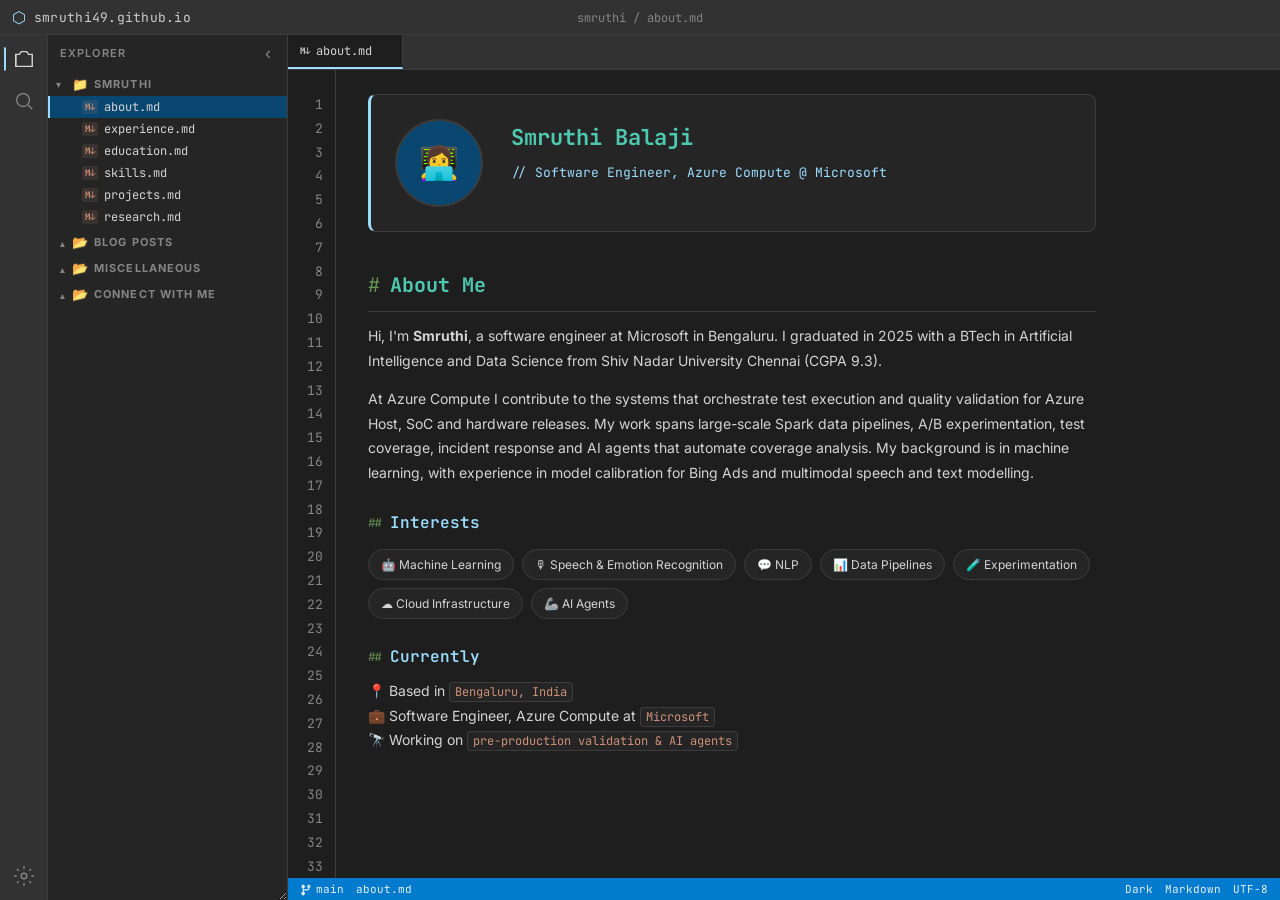
==== commit f48eab43: "Rename site label and add mobile layout Co-Authored-By: Claude Opus 5.5 <noreply@anthropic.com>" ====
--- a/index.html
+++ b/index.html
@@ -3,7 +3,7 @@
 <head>
   <meta charset="UTF-8" />
   <meta name="viewport" content="width=device-width, initial-scale=1.0" />
-  <title>Smruthi Balaji &mdash; Portfolio</title>
+  <title>Smruthi Balaji</title>
   <link rel="stylesheet" href="css/themes.css" />
   <link rel="stylesheet" href="css/layout.css" />
   <link rel="stylesheet" href="css/components.css" />
@@ -17,14 +17,20 @@
   <!-- Title Bar -->
   <div class="titlebar">
     <div class="titlebar-left">
+      <button class="titlebar-btn menu-btn" id="menuToggle" title="Menu" aria-label="Open menu">
+        <svg viewBox="0 0 24 24" fill="none" stroke="currentColor" stroke-width="1.8"><path d="M4 6h16M4 12h16M4 18h16"/></svg>
+      </button>
       <span class="titlebar-icon">&#x2B21;</span>
       <span class="titlebar-name">smruthi49.github.io</span>
     </div>
     <div class="titlebar-center">
-      <span class="breadcrumb" id="breadcrumb">portfolio / about.md</span>
+      <span class="breadcrumb" id="breadcrumb">smruthi / about.md</span>
     </div>
     <div class="titlebar-right">
       <!-- theme switcher moved to settings only -->
+      <button class="titlebar-btn mobile-settings-btn" id="mobileSettingsBtn" title="Settings" aria-label="Settings">
+        <svg viewBox="0 0 24 24" fill="none" stroke="currentColor" stroke-width="1.5"><circle cx="12" cy="12" r="3"/><path d="M12 1v3M12 20v3M4.22 4.22l2.12 2.12M17.66 17.66l2.12 2.12M1 12h3M20 12h3M4.22 19.78l2.12-2.12M17.66 6.34l2.12-2.12"/></svg>
+      </button>
     </div>
   </div>
 
@@ -56,12 +62,12 @@
 
       <div class="file-tree">
 
-        <!-- 1. PORTFOLIO folder -->
+        <!-- 1. SMRUTHI folder -->
         <div class="tree-section open" id="portfolioSection">
           <div class="tree-section-header" data-section="portfolioSection">
             <span class="tree-arrow">&#x25BE;</span>
             <span class="tree-folder-icon">&#x1F4C1;</span>
-            <span class="tree-label">PORTFOLIO</span>
+            <span class="tree-label">SMRUTHI</span>
           </div>
           <div class="tree-children">
             <div class="tree-item active" data-page="about">
@@ -171,6 +177,8 @@
         <div class="search-results" id="searchResults"></div>
       </div>
     </aside>
+
+    <div class="sidebar-backdrop" id="sidebarBackdrop"></div>
 
     <!-- Main Editor Area -->
     <main class="editor-area">
--- a/css/layout.css
+++ b/css/layout.css
@@ -229,14 +229,58 @@
 .status-item:hover { opacity: 1; }
 .status-branch svg { margin-top: 1px; }
 
+/* ── Titlebar buttons (mobile only) ── */
+.titlebar-btn {
+  display: none;
+  width: 32px;
+  height: 32px;
+  align-items: center;
+  justify-content: center;
+  background: none;
+  border: none;
+  color: var(--text-titlebar);
+  cursor: pointer;
+  border-radius: 6px;
+}
+.titlebar-btn svg { width: 20px; height: 20px; }
+.titlebar-btn:hover { background: var(--bg-item-hover); }
+.sidebar-backdrop { display: none; }
+
 /* ── Responsive ── */
-@media (max-width: 700px) {
-  .activity-bar { display: none; }
-  .sidebar { width: 200px; }
-  .line-numbers { display: none; }
-  .page-content { padding: 16px 20px 40px; }
-  .titlebar-center { display: none; }
-}
-@media (max-width: 500px) {
-  .sidebar { width: 160px; }
-}
+@media (max-width: 768px) {
+  .titlebar { padding: 0 6px; }
+  .titlebar-center, .activity-bar, .line-numbers { display: none !important; }
+  .titlebar-btn { display: flex; }
+  .app-container { height: calc(100vh - 35px); height: calc(100dvh - 35px); }
+
+  /* Sidebar becomes a slide-in drawer */
+  .sidebar,
+  .sidebar.collapsed {
+    position: fixed;
+    top: 35px;
+    bottom: 0;
+    left: 0;
+    width: min(80vw, 300px) !important;
+    max-width: none;
+    resize: none;
+    z-index: 200;
+    transform: translateX(-100%);
+    transition: transform 0.22s ease;
+    box-shadow: 4px 0 24px rgba(0,0,0,0.35);
+  }
+  .sidebar.mobile-open { transform: none; }
+  .sidebar-collapse { display: none; }
+  .sidebar-backdrop.show {
+    display: block;
+    position: fixed;
+    top: 35px;
+    left: 0;
+    right: 0;
+    bottom: 0;
+    background: rgba(0,0,0,0.45);
+    z-index: 150;
+  }
+
+  .page-content { padding: 18px 16px 48px; }
+  .status-right { display: none; }
+}
--- a/css/components.css
+++ b/css/components.css
@@ -231,3 +231,10 @@
   font-size: 13px;
   padding: 20px;
 }
+
+@media (max-width: 768px) {
+  .tree-item { padding: 8px 10px 8px 20px; }
+  .tree-section-header { padding-top: 8px; padding-bottom: 8px; }
+  .tab { padding: 0 10px; }
+  .modal { width: 92vw; }
+}
--- a/css/markdown.css
+++ b/css/markdown.css
@@ -578,3 +578,19 @@
   background: var(--bg-item-hover);
   transform: translateX(4px);
 }
+
+/* ── Phone screens ── */
+@media (max-width: 768px) {
+  .md-h1 { font-size: 18px; margin-top: 24px; }
+  .profile-block { gap: 16px; padding: 16px; margin-bottom: 24px; align-items: center; }
+  .profile-avatar, .profile-avatar-placeholder { width: 64px; height: 64px; font-size: 26px; flex-shrink: 0; }
+  .profile-name { font-size: 18px; }
+  .card:hover { transform: none; }
+  .research-card { padding: 14px 16px; }
+  .timeline-item { padding-left: 24px; }
+  .connect-hero { gap: 14px; padding: 16px; }
+  .connect-icon { font-size: 28px; }
+  .connect-handle { word-break: break-all; }
+  .connect-cta { width: 100%; justify-content: center; }
+  .grade-row { padding: 8px 10px; }
+}
